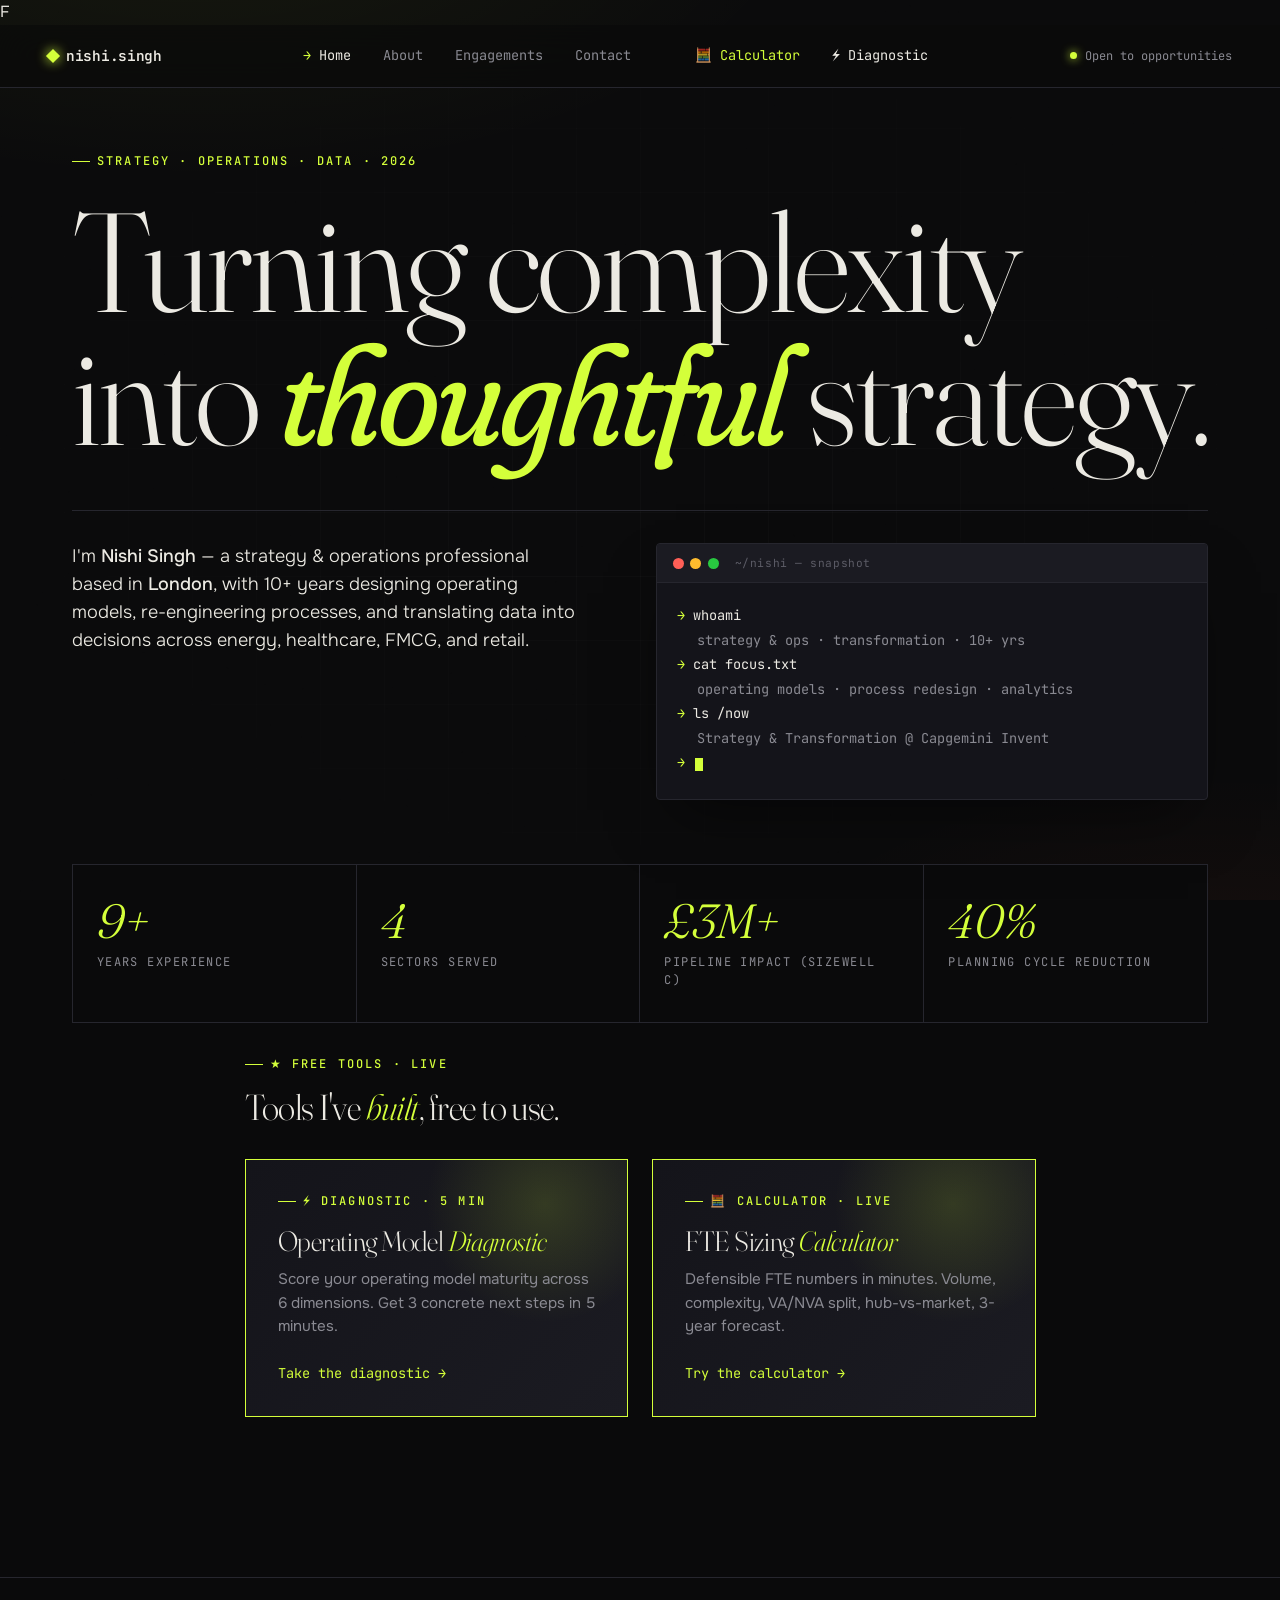
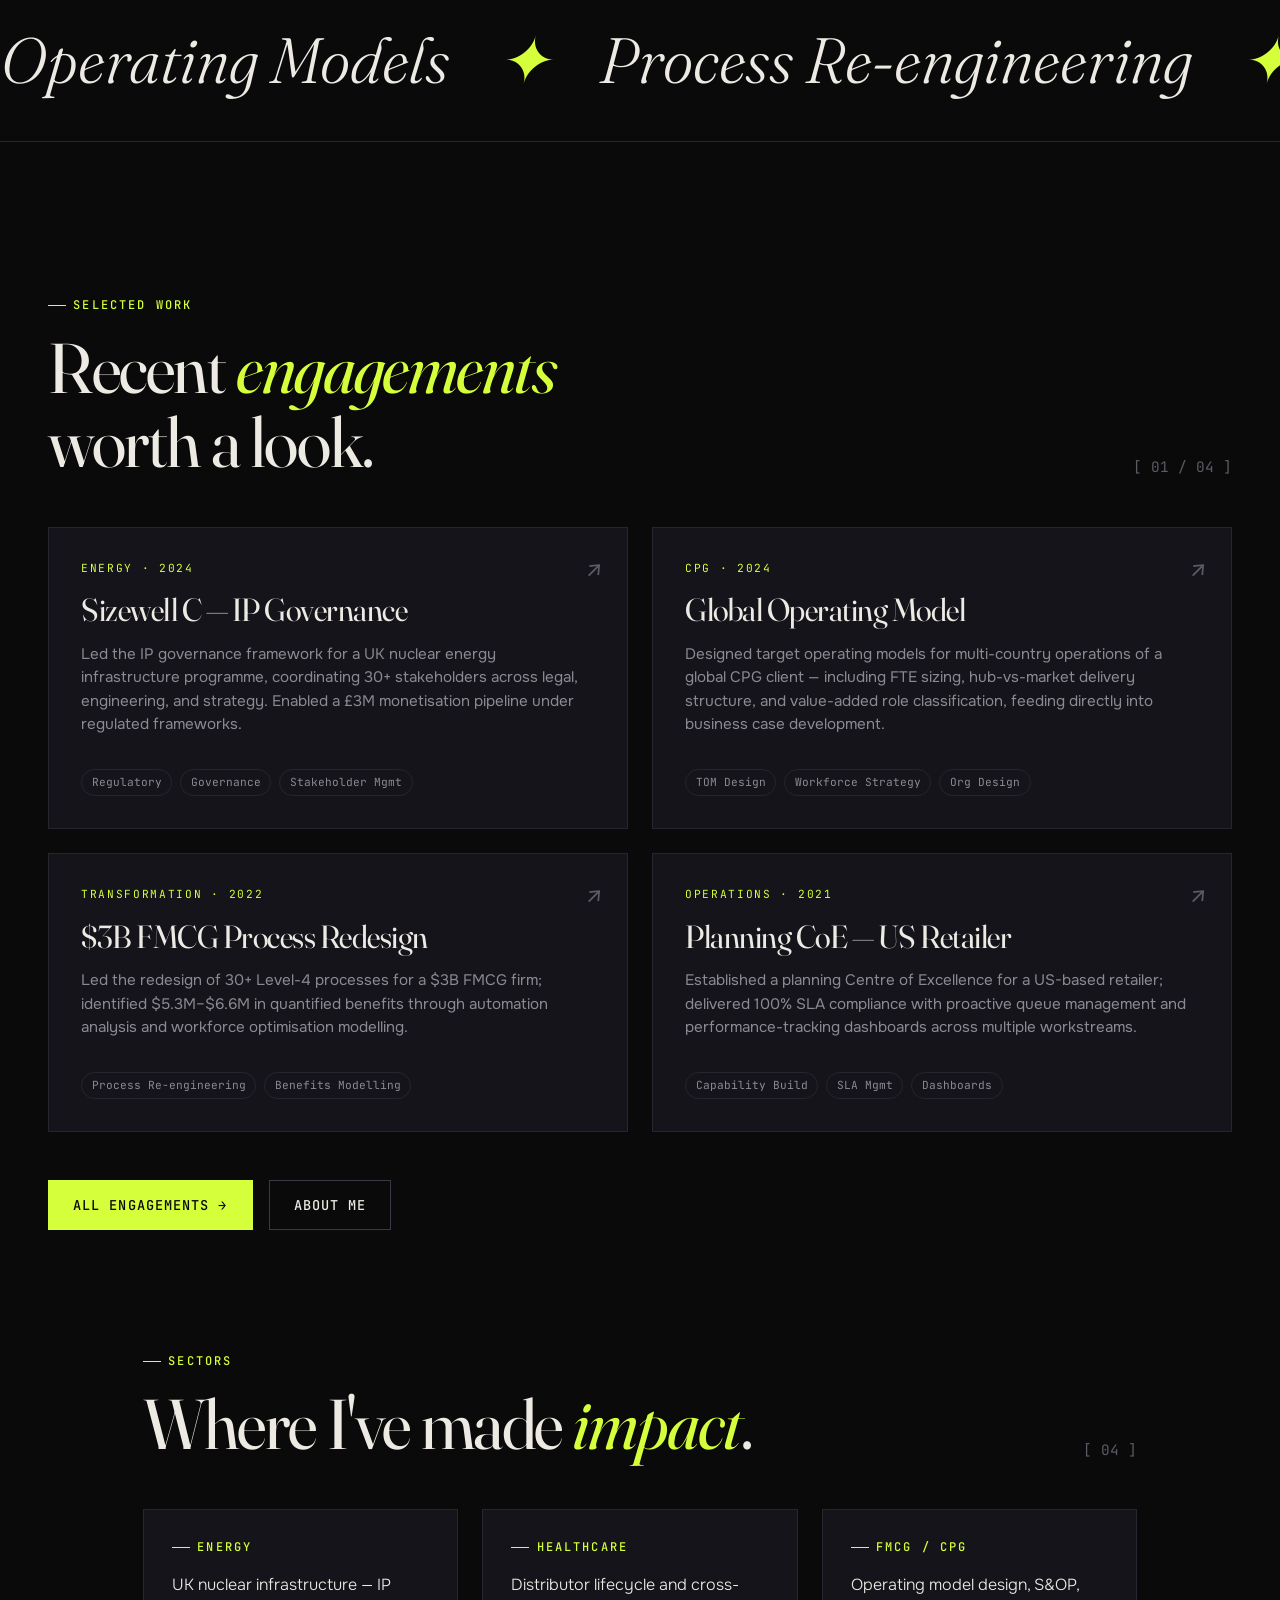
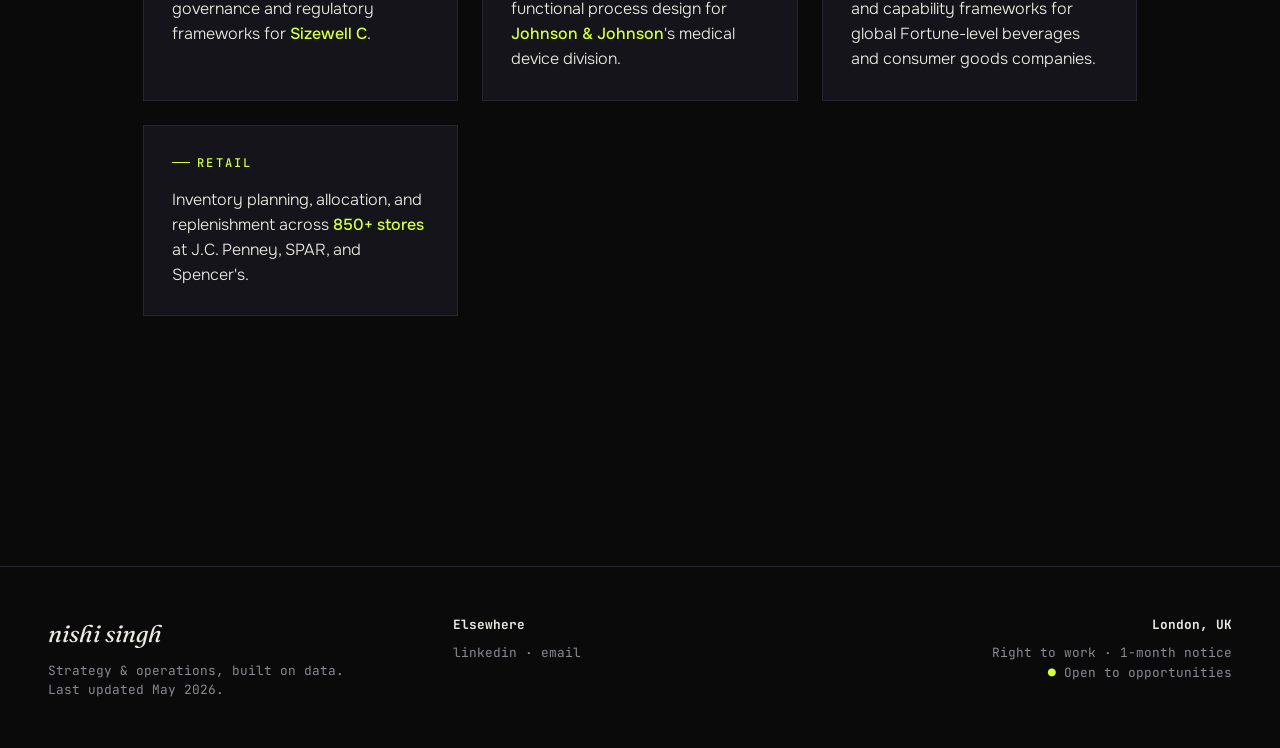
==== index.html @ 361bb0f1 "Update index.html" ====
F<!DOCTYPE html>
<html lang="en">
<head>
<meta charset="UTF-8">
<meta name="viewport" content="width=device-width, initial-scale=1.0">
<title>Nishi Singh — Strategy &amp; Operations</title>
<meta name="description" content="Nishi Singh — Strategy & Operations leader specialising in operating model design, transformation, and data-driven performance improvement.">
<link rel="stylesheet" href="styles.css">
<link rel="icon" href="data:image/svg+xml,%3Csvg xmlns='http://www.w3.org/2000/svg' viewBox='0 0 24 24'%3E%3Crect x='6' y='6' width='12' height='12' transform='rotate(45 12 12)' fill='%23D4FF3A'/%3E%3C/svg%3E">
</head>
<body>

<nav class="nav">
  <a href="index.html" class="nav-logo">
    <span class="logo-mark"></span> nishi.singh
  </a>
  <ul class="nav-links">
    <li><a href="index.html" class="active">Home</a></li>
    <li><a href="about.html">About</a></li>
    <li><a href="projects.html">Engagements</a></li>
    <li><a href="contact.html">Contact</a></li>
    <li><a href="tom-diagnostic/" style="color: var(--accent);">
      <li><a href="fte-calculator/" style="color: var(--accent);">🧮 Calculator</a></li>⚡ Diagnostic</a></li>
  </ul>
  <div class="nav-status">
    <span class="status-dot"></span>
    Open to opportunities
  </div>
</nav>

<main>
  <section class="hero">
    <div class="container">
      <div class="hero-eyebrow eyebrow">Strategy · Operations · Data · 2026</div>

      <h1 class="hero-title">
        Turning complexity<br>
        into <span class="accent serif-italic">thoughtful</span> strategy.
      </h1>

      <div class="hero-meta">
        <p class="hero-bio">
          I'm <strong>Nishi Singh</strong> — a strategy &amp; operations professional based
          in <strong>London</strong>, with 10+ years designing operating models,
          re-engineering processes, and translating data into decisions across
          energy, healthcare, FMCG, and retail.
        </p>

        <div class="terminal" aria-label="Profile snapshot">
          <div class="terminal-header">
            <div class="terminal-dots"><span></span><span></span><span></span></div>
            <span>~/nishi — snapshot</span>
          </div>
          <div class="terminal-body">
            <div class="line"><span class="prompt">→</span><span class="cmd">whoami</span></div>
            <div class="output">strategy &amp; ops · transformation · 10+ yrs</div>
            <div class="line"><span class="prompt">→</span><span class="cmd">cat focus.txt</span></div>
            <div class="output">operating models · process redesign · analytics</div>
            <div class="line"><span class="prompt">→</span><span class="cmd">ls /now</span></div>
            <div class="output">Strategy &amp; Transformation @ Capgemini Invent</div>
            <div class="line"><span class="prompt">→</span><span class="cursor"></span></div>
          </div>
        </div>
      </div>

      <div class="stats">
        <div class="stat">
          <span class="stat-num">9+</span>
          <span class="stat-label">Years experience</span>
        </div>
        <div class="stat">
          <span class="stat-num">4</span>
          <span class="stat-label">Sectors served</span>
        </div>
        <div class="stat">
          <span class="stat-num">£3M+</span>
          <span class="stat-label">Pipeline impact (Sizewell C)</span>
        </div>
        <div class="stat">
          <span class="stat-num">40%</span>
          <span class="stat-label">Planning cycle reduction</span>
        </div>
      </div>
    </div>
  <section class="container" style="padding: 2rem 0 4rem;">
  <div class="eyebrow" style="margin-bottom: 1rem;">★ Free tools · live</div>
  <h2 style="font-family: var(--serif); font-size: clamp(1.5rem, 3vw, 2.25rem); font-weight: 300; color: var(--text); margin-bottom: 2rem; letter-spacing: -0.015em;">
    Tools I've <em style="font-style: italic; color: var(--accent);">built</em>, free to use.
  </h2>

  <div style="display: grid; grid-template-columns: repeat(auto-fit, minmax(320px, 1fr)); gap: 1.5rem;">

    <a href="tom-diagnostic/" style="display: block; text-decoration: none; background: linear-gradient(135deg, var(--surface), var(--surface-2)); border: 1px solid var(--accent); padding: 2rem; position: relative; overflow: hidden; transition: transform 0.3s ease;">
      <div style="position: absolute; top: -30%; right: -10%; width: 240px; height: 240px; background: radial-gradient(circle, rgba(212, 255, 58, 0.15), transparent 70%); pointer-events: none;"></div>
      <div style="position: relative;">
        <div class="eyebrow" style="margin-bottom: 1rem;">⚡ Diagnostic · 5 min</div>
        <h3 style="font-family: var(--serif); font-size: 1.75rem; font-weight: 300; color: var(--text); margin-bottom: 0.75rem; letter-spacing: -0.015em;">
          Operating Model <em style="font-style: italic; color: var(--accent);">Diagnostic</em>
        </h3>
        <p style="color: var(--text-dim); font-size: 0.95rem; margin-bottom: 1.5rem;">
          Score your operating model maturity across 6 dimensions. Get 3 concrete next steps in 5 minutes.
        </p>
        <span style="font-family: var(--mono); font-size: 0.85rem; color: var(--accent);">Take the diagnostic →</span>
      </div>
    </a>

    <a href="fte-calculator/" style="display: block; text-decoration: none; background: linear-gradient(135deg, var(--surface), var(--surface-2)); border: 1px solid var(--accent); padding: 2rem; position: relative; overflow: hidden; transition: transform 0.3s ease;">
      <div style="position: absolute; top: -30%; right: -10%; width: 240px; height: 240px; background: radial-gradient(circle, rgba(212, 255, 58, 0.15), transparent 70%); pointer-events: none;"></div>
      <div style="position: relative;">
        <div class="eyebrow" style="margin-bottom: 1rem;">🧮 Calculator · live</div>
        <h3 style="font-family: var(--serif); font-size: 1.75rem; font-weight: 300; color: var(--text); margin-bottom: 0.75rem; letter-spacing: -0.015em;">
          FTE Sizing <em style="font-style: italic; color: var(--accent);">Calculator</em>
        </h3>
        <p style="color: var(--text-dim); font-size: 0.95rem; margin-bottom: 1.5rem;">
          Defensible FTE numbers in minutes. Volume, complexity, VA/NVA split, hub-vs-market, 3-year forecast.
        </p>
        <span style="font-family: var(--mono); font-size: 0.85rem; color: var(--accent);">Try the calculator →</span>
      </div>
    </a>

  </div>
</section>
  <div class="marquee" aria-hidden="true">
    <div class="marquee-track">
      <span>Operating Models <span class="sep">✦</span> Process Re-engineering <span class="sep">✦</span> S&amp;OP <span class="sep">✦</span> Demand Planning <span class="sep">✦</span> Power BI <span class="sep">✦</span> Blue Yonder <span class="sep">✦</span> SAP <span class="sep">✦</span> Benefits Modelling <span class="sep">✦</span> Workforce Strategy <span class="sep">✦</span></span>
      <span>Operating Models <span class="sep">✦</span> Process Re-engineering <span class="sep">✦</span> S&amp;OP <span class="sep">✦</span> Demand Planning <span class="sep">✦</span> Power BI <span class="sep">✦</span> Blue Yonder <span class="sep">✦</span> SAP <span class="sep">✦</span> Benefits Modelling <span class="sep">✦</span> Workforce Strategy <span class="sep">✦</span></span>
    </div>
  </div>

  <section class="container">
    <div class="section-head">
      <div>
        <div class="eyebrow" style="margin-bottom: 1rem;">Selected work</div>
        <h2>Recent <span class="serif-italic" style="color: var(--accent);">engagements</span><br>worth a look.</h2>
      </div>
      <div class="num">[ 01 / 04 ]</div>
    </div>

    <div class="featured-grid">
      <a href="projects.html" class="feat-card">
        <span class="feat-tag">Energy · 2024</span>
        <h3>Sizewell C — IP Governance</h3>
        <p>Led the IP governance framework for a UK nuclear energy infrastructure programme, coordinating 30+ stakeholders across legal, engineering, and strategy. Enabled a £3M monetisation pipeline under regulated frameworks.</p>
        <div class="feat-tech">
          <span class="tech-pill">Regulatory</span>
          <span class="tech-pill">Governance</span>
          <span class="tech-pill">Stakeholder Mgmt</span>
        </div>
      </a>

      <a href="projects.html" class="feat-card">
        <span class="feat-tag">CPG · 2024</span>
        <h3>Global Operating Model</h3>
        <p>Designed target operating models for multi-country operations of a global CPG client — including FTE sizing, hub-vs-market delivery structure, and value-added role classification, feeding directly into business case development.</p>
        <div class="feat-tech">
          <span class="tech-pill">TOM Design</span>
          <span class="tech-pill">Workforce Strategy</span>
          <span class="tech-pill">Org Design</span>
        </div>
      </a>

      <a href="projects.html" class="feat-card">
        <span class="feat-tag">Transformation · 2022</span>
        <h3>$3B FMCG Process Redesign</h3>
        <p>Led the redesign of 30+ Level-4 processes for a $3B FMCG firm; identified $5.3M–$6.6M in quantified benefits through automation analysis and workforce optimisation modelling.</p>
        <div class="feat-tech">
          <span class="tech-pill">Process Re-engineering</span>
          <span class="tech-pill">Benefits Modelling</span>
        </div>
      </a>

      <a href="projects.html" class="feat-card">
        <span class="feat-tag">Operations · 2021</span>
        <h3>Planning CoE — US Retailer</h3>
        <p>Established a planning Centre of Excellence for a US-based retailer; delivered 100% SLA compliance with proactive queue management and performance-tracking dashboards across multiple workstreams.</p>
        <div class="feat-tech">
          <span class="tech-pill">Capability Build</span>
          <span class="tech-pill">SLA Mgmt</span>
          <span class="tech-pill">Dashboards</span>
        </div>
      </a>
    </div>

    <div style="display: flex; gap: 1rem; margin-top: 2rem; flex-wrap: wrap;">
      <a href="projects.html" class="btn">All engagements →</a>
      <a href="about.html" class="btn btn--ghost">About me</a>
    </div>
  </section>

  <section class="container" style="padding-top: 2rem;">
    <div class="section-head">
      <div>
        <div class="eyebrow" style="margin-bottom: 1rem;">Sectors</div>
        <h2>Where I've made <span class="serif-italic" style="color: var(--accent);">impact</span>.</h2>
      </div>
      <div class="num">[ 04 ]</div>
    </div>

    <div style="display: grid; grid-template-columns: repeat(auto-fit, minmax(240px, 1fr)); gap: 1.5rem;">
      <div style="background: var(--surface); border: 1px solid var(--border); padding: 1.75rem;">
        <div class="eyebrow" style="margin-bottom: 1rem;">Energy</div>
        <p style="color: var(--text); font-weight: 300;">UK nuclear infrastructure — IP governance and regulatory frameworks for <strong style="color: var(--accent); font-weight: 500;">Sizewell C</strong>.</p>
      </div>
      <div style="background: var(--surface); border: 1px solid var(--border); padding: 1.75rem;">
        <div class="eyebrow" style="margin-bottom: 1rem;">Healthcare</div>
        <p style="color: var(--text); font-weight: 300;">Distributor lifecycle and cross-functional process design for <strong style="color: var(--accent); font-weight: 500;">Johnson &amp; Johnson</strong>'s medical device division.</p>
      </div>
      <div style="background: var(--surface); border: 1px solid var(--border); padding: 1.75rem;">
        <div class="eyebrow" style="margin-bottom: 1rem;">FMCG / CPG</div>
        <p style="color: var(--text); font-weight: 300;">Operating model design, S&amp;OP, and capability frameworks for global Fortune-level beverages and consumer goods companies.</p>
      </div>
      <div style="background: var(--surface); border: 1px solid var(--border); padding: 1.75rem;">
        <div class="eyebrow" style="margin-bottom: 1rem;">Retail</div>
        <p style="color: var(--text); font-weight: 300;">Inventory planning, allocation, and replenishment across <strong style="color: var(--accent); font-weight: 500;">850+ stores</strong> at J.C. Penney, SPAR, and Spencer's.</p>
      </div>
    </div>
  </section>
</main>

<footer class="footer">
  <div>
    <span class="footer-mark">nishi singh</span>
    Strategy &amp; operations, built on data.<br>
    Last updated May 2026.
  </div>
  <div>
    <strong style="color: var(--text); display: block; margin-bottom: 0.5rem;">Elsewhere</strong>
    <a href="https://linkedin.com/in/nishi-singh-639b2558">linkedin</a> · <a href="mailto:nishisingh89@gmail.com">email</a>
  </div>
  <div class="col-end">
    <strong style="color: var(--text); display: block; margin-bottom: 0.5rem;">London, UK</strong>
    Right to work · 1-month notice<br>
    <span style="color: var(--accent);">●</span> Open to opportunities
  </div>
</footer>

</body>
</html>
---- styles.css ----
/* ==========================================================================
   CV Site — Shared Stylesheet
   Aesthetic: editorial serif × terminal mono × electric chartreuse
   ========================================================================== */

@import url('https://fonts.googleapis.com/css2?family=Fraunces:ital,opsz,wght@0,9..144,300..700;1,9..144,300..700&family=JetBrains+Mono:wght@400;500;600&family=Onest:wght@300;400;500;600;700&display=swap');

:root {
  --bg: #0A0A0B;
  --bg-2: #101013;
  --surface: #14141A;
  --surface-2: #1B1B22;
  --border: #26262E;
  --border-strong: #3A3A44;
  --text: #ECEAE3;
  --text-dim: #8A8A92;
  --text-faint: #5C5C66;
  --accent: #D4FF3A;
  --accent-dim: #97B82A;
  --accent-2: #FF5722;
  --serif: 'Fraunces', 'Times New Roman', serif;
  --sans: 'Onest', system-ui, sans-serif;
  --mono: 'JetBrains Mono', ui-monospace, monospace;
  --max-w: 1280px;
  --gutter: clamp(1.25rem, 4vw, 3rem);
  --radius: 4px;
}

* { box-sizing: border-box; margin: 0; padding: 0; }

html {
  scroll-behavior: smooth;
  scrollbar-color: var(--border-strong) var(--bg);
}

body {
  background: var(--bg);
  color: var(--text);
  font-family: var(--sans);
  font-size: 16px;
  line-height: 1.55;
  font-weight: 400;
  -webkit-font-smoothing: antialiased;
  -moz-osx-font-smoothing: grayscale;
  overflow-x: hidden;
  position: relative;
  min-height: 100vh;
  background-image:
    radial-gradient(ellipse 80% 50% at 15% -10%, rgba(212, 255, 58, 0.06), transparent 60%),
    radial-gradient(ellipse 60% 40% at 95% 110%, rgba(255, 87, 34, 0.05), transparent 60%);
  background-attachment: fixed;
}

/* Subtle grid background */
body::before {
  content: '';
  position: fixed;
  inset: 0;
  background-image:
    linear-gradient(rgba(255, 255, 255, 0.018) 1px, transparent 1px),
    linear-gradient(90deg, rgba(255, 255, 255, 0.018) 1px, transparent 1px);
  background-size: 64px 64px;
  pointer-events: none;
  z-index: 0;
  mask-image: radial-gradient(ellipse at center, black 20%, transparent 80%);
}

/* Grain overlay */
body::after {
  content: '';
  position: fixed;
  inset: 0;
  background-image: url("data:image/svg+xml,%3Csvg viewBox='0 0 200 200' xmlns='http://www.w3.org/2000/svg'%3E%3Cfilter id='n'%3E%3CfeTurbulence type='fractalNoise' baseFrequency='0.85' numOctaves='2' stitchTiles='stitch'/%3E%3CfeColorMatrix values='0 0 0 0 1, 0 0 0 0 1, 0 0 0 0 1, 0 0 0 0.04 0'/%3E%3C/filter%3E%3Crect width='100%25' height='100%25' filter='url(%23n)'/%3E%3C/svg%3E");
  pointer-events: none;
  opacity: 0.6;
  z-index: 1;
  mix-blend-mode: overlay;
}

main, nav, footer { position: relative; z-index: 2; }

/* ===================== Typography ===================== */

h1, h2, h3, h4 {
  font-family: var(--serif);
  font-weight: 400;
  font-variation-settings: "opsz" 144;
  letter-spacing: -0.02em;
  line-height: 1.05;
  color: var(--text);
}

h1 { font-size: clamp(3rem, 9vw, 8rem); }
h2 { font-size: clamp(2.25rem, 5.5vw, 4.5rem); }
h3 { font-size: clamp(1.5rem, 2.5vw, 2.25rem); letter-spacing: -0.015em; }
h4 { font-size: 1.25rem; letter-spacing: -0.01em; }

.serif-italic { font-style: italic; }

.eyebrow {
  font-family: var(--mono);
  font-size: 0.75rem;
  font-weight: 500;
  text-transform: uppercase;
  letter-spacing: 0.18em;
  color: var(--accent);
  display: inline-flex;
  align-items: center;
  gap: 0.6em;
}

.eyebrow::before {
  content: '';
  width: 1.5em;
  height: 1px;
  background: var(--accent);
  display: inline-block;
}

.mono { font-family: var(--mono); }

a {
  color: inherit;
  text-decoration: none;
  transition: color 0.2s ease;
}

p { color: var(--text-dim); }

::selection { background: var(--accent); color: var(--bg); }

/* ===================== Navigation ===================== */

.nav {
  position: sticky;
  top: 0;
  z-index: 100;
  display: flex;
  align-items: center;
  justify-content: space-between;
  padding: 1.25rem var(--gutter);
  background: rgba(10, 10, 11, 0.7);
  backdrop-filter: blur(18px) saturate(140%);
  -webkit-backdrop-filter: blur(18px) saturate(140%);
  border-bottom: 1px solid var(--border);
}

.nav-logo {
  font-family: var(--mono);
  font-size: 0.9rem;
  font-weight: 600;
  letter-spacing: -0.02em;
  display: flex;
  align-items: center;
  gap: 0.5rem;
}

.logo-mark {
  display: inline-block;
  width: 10px;
  height: 10px;
  background: var(--accent);
  transform: rotate(45deg);
  box-shadow: 0 0 12px var(--accent);
}

.nav-links {
  display: flex;
  gap: 2rem;
  list-style: none;
  font-family: var(--mono);
  font-size: 0.85rem;
}

.nav-links a {
  color: var(--text-dim);
  position: relative;
  padding: 0.25rem 0;
  transition: color 0.2s ease;
}

.nav-links a:hover { color: var(--text); }

.nav-links a.active { color: var(--text); }

.nav-links a.active::before {
  content: '→ ';
  color: var(--accent);
}

.nav-status {
  font-family: var(--mono);
  font-size: 0.75rem;
  color: var(--text-dim);
  display: flex;
  align-items: center;
  gap: 0.5rem;
}

.status-dot {
  width: 7px;
  height: 7px;
  background: var(--accent);
  border-radius: 50%;
  box-shadow: 0 0 10px var(--accent);
  animation: pulse 2s ease-in-out infinite;
}

@keyframes pulse {
  0%, 100% { opacity: 1; }
  50% { opacity: 0.4; }
}

.nav-toggle { display: none; background: none; border: none; color: var(--text); cursor: pointer; }

/* ===================== Layout ===================== */

main { padding: 0 var(--gutter); }

.container {
  max-width: var(--max-w);
  margin: 0 auto;
}

section { padding: clamp(4rem, 10vh, 8rem) 0; }

/* ===================== Hero ===================== */

.hero {
  min-height: calc(100vh - 76px);
  display: flex;
  flex-direction: column;
  justify-content: center;
  position: relative;
  padding: 4rem 0;
}

.hero-grid {
  display: grid;
  grid-template-columns: 1fr;
  gap: 3rem;
  align-items: end;
}

.hero-eyebrow {
  margin-bottom: 1.5rem;
  animation: rise 0.8s ease both;
}

.hero-title {
  font-size: clamp(3.5rem, 11vw, 9.5rem);
  line-height: 0.95;
  margin-bottom: 2rem;
  font-weight: 300;
  animation: rise 0.9s ease both 0.1s;
}

.hero-title .accent {
  font-style: italic;
  font-weight: 400;
  color: var(--accent);
  font-variation-settings: "opsz" 144, "SOFT" 100;
}

.hero-meta {
  display: grid;
  grid-template-columns: 1fr 1fr;
  gap: 2rem;
  margin-top: 3rem;
  padding-top: 2rem;
  border-top: 1px solid var(--border);
  animation: rise 1s ease both 0.3s;
}

.hero-bio {
  font-size: 1.125rem;
  color: var(--text);
  max-width: 42ch;
  font-weight: 300;
}

.hero-bio strong {
  color: var(--text);
  font-weight: 500;
}

/* Terminal element */
.terminal {
  background: var(--surface);
  border: 1px solid var(--border);
  border-radius: var(--radius);
  font-family: var(--mono);
  font-size: 0.85rem;
  overflow: hidden;
  animation: rise 1.1s ease both 0.4s;
  box-shadow: 0 30px 60px -20px rgba(0, 0, 0, 0.5);
}

.terminal-header {
  display: flex;
  align-items: center;
  gap: 0.5rem;
  padding: 0.65rem 1rem;
  background: var(--surface-2);
  border-bottom: 1px solid var(--border);
  font-size: 0.7rem;
  color: var(--text-faint);
  letter-spacing: 0.05em;
}

.terminal-dots { display: flex; gap: 0.4rem; margin-right: 0.5rem; }
.terminal-dots span {
  width: 11px; height: 11px; border-radius: 50%; background: #2A2A33;
}
.terminal-dots span:nth-child(1) { background: #FF5F57; }
.terminal-dots span:nth-child(2) { background: #FEBC2E; }
.terminal-dots span:nth-child(3) { background: #28C840; }

.terminal-body {
  padding: 1.25rem 1.25rem 1.5rem;
  line-height: 1.8;
}

.terminal-body .line { color: var(--text-dim); }
.terminal-body .prompt { color: var(--accent); margin-right: 0.5rem; }
.terminal-body .cmd { color: var(--text); }
.terminal-body .output { color: var(--text-dim); padding-left: 1.25rem; }
.terminal-body .comment { color: var(--text-faint); font-style: italic; }

.cursor {
  display: inline-block;
  width: 8px;
  height: 1em;
  background: var(--accent);
  vertical-align: text-bottom;
  animation: blink 1s steps(2) infinite;
  margin-left: 2px;
}

@keyframes blink {
  50% { opacity: 0; }
}

@keyframes rise {
  from { opacity: 0; transform: translateY(24px); }
  to { opacity: 1; transform: translateY(0); }
}

/* ===================== Stats / Marquee ===================== */

.stats {
  display: grid;
  grid-template-columns: repeat(auto-fit, minmax(180px, 1fr));
  gap: 1px;
  background: var(--border);
  border: 1px solid var(--border);
  margin-top: 4rem;
}

.stat {
  background: var(--bg);
  padding: 2rem 1.5rem;
}

.stat-num {
  font-family: var(--serif);
  font-style: italic;
  font-weight: 300;
  font-size: 3rem;
  color: var(--accent);
  line-height: 1;
  display: block;
  margin-bottom: 0.5rem;
}

.stat-label {
  font-family: var(--mono);
  font-size: 0.75rem;
  text-transform: uppercase;
  letter-spacing: 0.12em;
  color: var(--text-dim);
}

.marquee {
  margin-top: 6rem;
  margin-bottom: 4rem;
  overflow: hidden;
  border-top: 1px solid var(--border);
  border-bottom: 1px solid var(--border);
  padding: 2rem 0;
  position: relative;
  width: 100vw;
  margin-left: calc(50% - 50vw);
}

.marquee-track {
  display: flex;
  gap: 3rem;
  white-space: nowrap;
  animation: scroll 40s linear infinite;
  font-family: var(--serif);
  font-size: clamp(2rem, 5vw, 4rem);
  font-style: italic;
  font-weight: 300;
  color: var(--text);
}

.marquee-track span { display: inline-flex; align-items: center; gap: 3rem; }
.marquee-track .sep { color: var(--accent); }

@keyframes scroll {
  from { transform: translateX(0); }
  to { transform: translateX(-50%); }
}

/* ===================== Section heading ===================== */

.section-head {
  display: flex;
  justify-content: space-between;
  align-items: end;
  margin-bottom: 3rem;
  gap: 2rem;
  flex-wrap: wrap;
}

.section-head h2 { max-width: 22ch; }

.section-head .num {
  font-family: var(--mono);
  font-size: 0.9rem;
  color: var(--text-faint);
}

/* ===================== Featured projects (home) ===================== */

.featured-grid {
  display: grid;
  grid-template-columns: repeat(2, 1fr);
  gap: 1.5rem;
  margin-bottom: 3rem;
}

.feat-card {
  background: var(--surface);
  border: 1px solid var(--border);
  padding: 2rem;
  display: flex;
  flex-direction: column;
  gap: 1rem;
  transition: all 0.3s cubic-bezier(0.2, 0.8, 0.2, 1);
  position: relative;
  overflow: hidden;
}

.feat-card:hover {
  border-color: var(--accent);
  transform: translateY(-4px);
  background: var(--surface-2);
}

.feat-card::after {
  content: '↗';
  position: absolute;
  top: 1.5rem;
  right: 1.5rem;
  font-size: 1.5rem;
  color: var(--text-faint);
  transition: all 0.3s ease;
}

.feat-card:hover::after {
  color: var(--accent);
  transform: translate(4px, -4px);
}

.feat-card .feat-tag {
  font-family: var(--mono);
  font-size: 0.7rem;
  text-transform: uppercase;
  letter-spacing: 0.15em;
  color: var(--accent);
}

.feat-card h3 { color: var(--text); }
.feat-card p { font-size: 0.95rem; }

.feat-tech {
  display: flex;
  flex-wrap: wrap;
  gap: 0.5rem;
  margin-top: auto;
  padding-top: 1rem;
}

.tech-pill {
  font-family: var(--mono);
  font-size: 0.7rem;
  padding: 0.25rem 0.6rem;
  border: 1px solid var(--border);
  color: var(--text-dim);
  border-radius: 99px;
}

/* ===================== Buttons / Links ===================== */

.btn {
  display: inline-flex;
  align-items: center;
  gap: 0.6rem;
  padding: 0.85rem 1.5rem;
  font-family: var(--mono);
  font-size: 0.85rem;
  font-weight: 500;
  text-transform: uppercase;
  letter-spacing: 0.08em;
  background: var(--accent);
  color: var(--bg);
  border: 1px solid var(--accent);
  cursor: pointer;
  transition: all 0.2s ease;
  text-decoration: none;
}

.btn:hover {
  background: transparent;
  color: var(--accent);
}

.btn--ghost {
  background: transparent;
  color: var(--text);
  border-color: var(--border-strong);
}

.btn--ghost:hover {
  border-color: var(--accent);
  color: var(--accent);
  background: transparent;
}

.link-inline {
  font-family: var(--mono);
  font-size: 0.85rem;
  color: var(--accent);
  border-bottom: 1px solid currentColor;
  padding-bottom: 2px;
  transition: opacity 0.2s ease;
}

.link-inline:hover { opacity: 0.7; }

/* ===================== About page ===================== */

.page-head {
  padding: 5rem 0 4rem;
  border-bottom: 1px solid var(--border);
  margin-bottom: 5rem;
}

.page-head .eyebrow { margin-bottom: 1.5rem; }

.page-head h1 {
  font-size: clamp(3rem, 8vw, 6rem);
  font-weight: 300;
  max-width: 14ch;
}

.page-head h1 em {
  font-style: italic;
  color: var(--accent);
}

.about-grid {
  display: grid;
  grid-template-columns: 1.4fr 1fr;
  gap: 4rem;
  align-items: start;
  margin-bottom: 6rem;
}

.bio-text p {
  font-size: 1.1rem;
  margin-bottom: 1.25rem;
  color: var(--text);
  font-weight: 300;
  line-height: 1.7;
}

.bio-text p strong { color: var(--accent); font-weight: 500; }

.profile-card {
  background: var(--surface);
  border: 1px solid var(--border);
  padding: 1rem;
  position: sticky;
  top: 100px;
}

.profile-photo {
  aspect-ratio: 1;
  background:
    radial-gradient(circle at 30% 30%, var(--accent) 0%, transparent 50%),
    linear-gradient(135deg, var(--surface-2), var(--bg));
  position: relative;
  display: flex;
  align-items: center;
  justify-content: center;
  font-family: var(--serif);
  font-size: 6rem;
  font-style: italic;
  color: var(--bg);
  font-weight: 400;
  overflow: hidden;
}

.profile-photo::after {
  content: '';
  position: absolute;
  inset: 0;
  background:
    repeating-linear-gradient(45deg, transparent, transparent 4px, rgba(0,0,0,0.05) 4px, rgba(0,0,0,0.05) 5px);
}

.profile-meta {
  padding: 1rem 0.5rem 0.5rem;
  font-family: var(--mono);
  font-size: 0.8rem;
}

.profile-meta-row {
  display: flex;
  justify-content: space-between;
  padding: 0.5rem 0;
  border-bottom: 1px solid var(--border);
  color: var(--text-dim);
}
.profile-meta-row:last-child { border-bottom: none; }
.profile-meta-row .key { color: var(--text-faint); }
.profile-meta-row .val { color: var(--text); }

/* Timeline */

.timeline {
  position: relative;
  padding-left: 2rem;
  margin-bottom: 6rem;
}

.timeline::before {
  content: '';
  position: absolute;
  top: 0.5rem;
  bottom: 0.5rem;
  left: 0;
  width: 1px;
  background: var(--border);
}

.tl-item {
  position: relative;
  padding-bottom: 3rem;
}

.tl-item::before {
  content: '';
  position: absolute;
  top: 0.5rem;
  left: -2rem;
  width: 11px;
  height: 11px;
  background: var(--bg);
  border: 1px solid var(--accent);
  border-radius: 50%;
  transform: translateX(-5px);
}

.tl-item.current::before {
  background: var(--accent);
  box-shadow: 0 0 14px var(--accent);
}

.tl-date {
  font-family: var(--mono);
  font-size: 0.78rem;
  color: var(--text-faint);
  letter-spacing: 0.05em;
  margin-bottom: 0.3rem;
}

.tl-role {
  font-family: var(--serif);
  font-size: 1.5rem;
  font-weight: 400;
  color: var(--text);
  margin-bottom: 0.25rem;
  letter-spacing: -0.015em;
}

.tl-org {
  font-family: var(--mono);
  font-size: 0.85rem;
  color: var(--accent);
  margin-bottom: 0.75rem;
}

.tl-desc {
  color: var(--text-dim);
  max-width: 65ch;
  font-size: 0.95rem;
}

.tl-tags {
  display: flex;
  gap: 0.5rem;
  flex-wrap: wrap;
  margin-top: 0.75rem;
}

/* Skills */

.skills-grid {
  display: grid;
  grid-template-columns: repeat(auto-fit, minmax(260px, 1fr));
  gap: 1.5rem;
  margin-bottom: 6rem;
}

.skill-cat {
  background: var(--surface);
  border: 1px solid var(--border);
  padding: 1.75rem;
  transition: border-color 0.3s ease;
}

.skill-cat:hover { border-color: var(--border-strong); }

.skill-cat h4 {
  font-family: var(--mono);
  font-size: 0.85rem;
  text-transform: uppercase;
  letter-spacing: 0.12em;
  color: var(--accent);
  margin-bottom: 1.25rem;
  font-weight: 500;
  display: flex;
  justify-content: space-between;
  align-items: center;
}

.skill-cat h4::after {
  content: attr(data-num);
  font-size: 0.75rem;
  color: var(--text-faint);
}

.skill-list {
  list-style: none;
  display: flex;
  flex-direction: column;
  gap: 0.5rem;
}

.skill-list li {
  font-size: 0.95rem;
  color: var(--text);
  padding: 0.45rem 0;
  border-bottom: 1px dashed var(--border);
  display: flex;
  justify-content: space-between;
  font-weight: 300;
}

.skill-list li:last-child { border-bottom: none; }

.skill-level {
  font-family: var(--mono);
  font-size: 0.7rem;
  color: var(--text-faint);
}

/* Education */

.edu-grid {
  display: grid;
  grid-template-columns: repeat(auto-fit, minmax(320px, 1fr));
  gap: 1.5rem;
}

.edu-card {
  background: var(--surface);
  border: 1px solid var(--border);
  padding: 2rem;
  position: relative;
}

.edu-card .edu-year {
  position: absolute;
  top: 1.5rem;
  right: 1.5rem;
  font-family: var(--mono);
  font-size: 0.78rem;
  color: var(--text-faint);
}

.edu-degree {
  font-family: var(--serif);
  font-size: 1.4rem;
  letter-spacing: -0.015em;
  margin-bottom: 0.4rem;
}

.edu-school {
  font-family: var(--mono);
  font-size: 0.85rem;
  color: var(--accent);
  margin-bottom: 1rem;
}

.edu-detail {
  font-size: 0.9rem;
  color: var(--text-dim);
}

/* ===================== Projects page ===================== */

.proj-list {
  display: flex;
  flex-direction: column;
  gap: 0;
  border-top: 1px solid var(--border);
}

.proj-row {
  display: grid;
  grid-template-columns: 60px 1fr 1.5fr 1fr auto;
  gap: 2rem;
  align-items: center;
  padding: 2rem 0.5rem;
  border-bottom: 1px solid var(--border);
  transition: all 0.3s cubic-bezier(0.2, 0.8, 0.2, 1);
  cursor: pointer;
  position: relative;
}

.proj-row:hover {
  background: var(--surface);
  padding-left: 1.5rem;
}

.proj-row:hover .proj-name { color: var(--accent); }
.proj-row:hover .proj-arrow { color: var(--accent); transform: translate(4px, -4px); }

.proj-num {
  font-family: var(--mono);
  font-size: 0.8rem;
  color: var(--text-faint);
}

.proj-name {
  font-family: var(--serif);
  font-size: 1.6rem;
  font-weight: 400;
  letter-spacing: -0.015em;
  transition: color 0.3s ease;
}

.proj-desc {
  font-size: 0.95rem;
  color: var(--text-dim);
  max-width: 50ch;
}

.proj-meta {
  display: flex;
  flex-wrap: wrap;
  gap: 0.4rem;
}

.proj-arrow {
  font-size: 1.5rem;
  color: var(--text-faint);
  transition: all 0.3s ease;
}

/* Featured project (top) */

.proj-featured {
  border: 1px solid var(--border);
  display: grid;
  grid-template-columns: 1fr 1fr;
  margin-bottom: 4rem;
  background: var(--surface);
  min-height: 420px;
}

.proj-featured:hover { border-color: var(--accent); }

.proj-featured-visual {
  background:
    radial-gradient(circle at 70% 30%, rgba(212, 255, 58, 0.15), transparent 60%),
    linear-gradient(135deg, var(--surface-2), var(--bg));
  position: relative;
  overflow: hidden;
  display: flex;
  align-items: center;
  justify-content: center;
  font-family: var(--serif);
  font-size: 8rem;
  font-style: italic;
  font-weight: 300;
  color: var(--accent);
  opacity: 0.85;
}

.proj-featured-visual::before {
  content: '';
  position: absolute;
  inset: 0;
  background-image:
    repeating-linear-gradient(0deg, transparent, transparent 30px, rgba(255,255,255,0.02) 30px, rgba(255,255,255,0.02) 31px);
}

.proj-featured-content {
  padding: 3rem;
  display: flex;
  flex-direction: column;
  justify-content: center;
  gap: 1rem;
}

.proj-featured-content .feat-tag { color: var(--accent); }

/* ===================== Contact page ===================== */

.contact-hero {
  padding: 6rem 0 4rem;
  border-bottom: 1px solid var(--border);
}

.contact-hero h1 {
  font-size: clamp(3rem, 9vw, 7.5rem);
  line-height: 0.95;
  font-weight: 300;
  margin-bottom: 1.5rem;
}

.contact-hero h1 em {
  font-style: italic;
  color: var(--accent);
  font-variation-settings: "opsz" 144, "SOFT" 100;
}

.contact-hero p {
  font-size: 1.15rem;
  max-width: 56ch;
  color: var(--text);
  font-weight: 300;
}

.contact-grid {
  display: grid;
  grid-template-columns: 1fr 1fr;
  gap: 4rem;
  margin: 5rem 0;
}

.contact-info { display: flex; flex-direction: column; gap: 1.25rem; }

.contact-card {
  display: flex;
  align-items: center;
  gap: 1.25rem;
  padding: 1.5rem;
  background: var(--surface);
  border: 1px solid var(--border);
  transition: all 0.25s ease;
}

.contact-card:hover {
  border-color: var(--accent);
  transform: translateX(4px);
}

.contact-icon {
  width: 44px;
  height: 44px;
  display: flex;
  align-items: center;
  justify-content: center;
  background: var(--bg);
  border: 1px solid var(--border);
  flex-shrink: 0;
  color: var(--accent);
}

.contact-card .label {
  font-family: var(--mono);
  font-size: 0.7rem;
  text-transform: uppercase;
  letter-spacing: 0.12em;
  color: var(--text-faint);
  display: block;
  margin-bottom: 0.25rem;
}

.contact-card .value {
  font-family: var(--mono);
  font-size: 0.95rem;
  color: var(--text);
}

/* Form */

.contact-form {
  background: var(--surface);
  border: 1px solid var(--border);
  padding: 2.5rem;
  display: flex;
  flex-direction: column;
  gap: 1.25rem;
}

.contact-form h3 {
  margin-bottom: 0.5rem;
}

.field { display: flex; flex-direction: column; gap: 0.4rem; }

.field label {
  font-family: var(--mono);
  font-size: 0.75rem;
  text-transform: uppercase;
  letter-spacing: 0.1em;
  color: var(--text-dim);
}

.field input,
.field textarea {
  background: var(--bg);
  border: 1px solid var(--border);
  color: var(--text);
  padding: 0.85rem 1rem;
  font-family: var(--sans);
  font-size: 0.95rem;
  transition: border-color 0.2s ease;
  resize: vertical;
}

.field input:focus,
.field textarea:focus {
  outline: none;
  border-color: var(--accent);
}

.field textarea { min-height: 120px; }

/* ===================== Footer ===================== */

.footer {
  border-top: 1px solid var(--border);
  padding: 3rem var(--gutter);
  margin-top: 6rem;
  display: grid;
  grid-template-columns: 1fr 1fr 1fr;
  gap: 2rem;
  font-family: var(--mono);
  font-size: 0.8rem;
  color: var(--text-dim);
}

.footer .col-end { text-align: right; }

.footer a { transition: color 0.2s ease; }
.footer a:hover { color: var(--accent); }

.footer-mark {
  font-family: var(--serif);
  font-size: 1.5rem;
  font-style: italic;
  color: var(--text);
  margin-bottom: 0.5rem;
  display: block;
}

/* ===================== Responsive ===================== */

@media (max-width: 900px) {
  .nav-links { display: none; }
  .nav-status { display: none; }
  .hero-meta { grid-template-columns: 1fr; }
  .featured-grid { grid-template-columns: 1fr; }
  .about-grid { grid-template-columns: 1fr; }
  .profile-card { position: static; }
  .contact-grid { grid-template-columns: 1fr; }
  .proj-featured { grid-template-columns: 1fr; }
  .proj-featured-visual { min-height: 280px; }
  .proj-row {
    grid-template-columns: 40px 1fr auto;
    gap: 1rem;
  }
  .proj-row .proj-desc,
  .proj-row .proj-meta { display: none; }
  .footer { grid-template-columns: 1fr; text-align: left; }
  .footer .col-end { text-align: left; }
}

@media (max-width: 560px) {
  .hero { min-height: auto; padding: 2rem 0 4rem; }
  .stats { grid-template-columns: 1fr 1fr; }
  .marquee-track { font-size: 2rem; gap: 1.5rem; }
  .marquee-track span { gap: 1.5rem; }
  .timeline { padding-left: 1.5rem; }
  .tl-item::before { left: -1.5rem; }
}
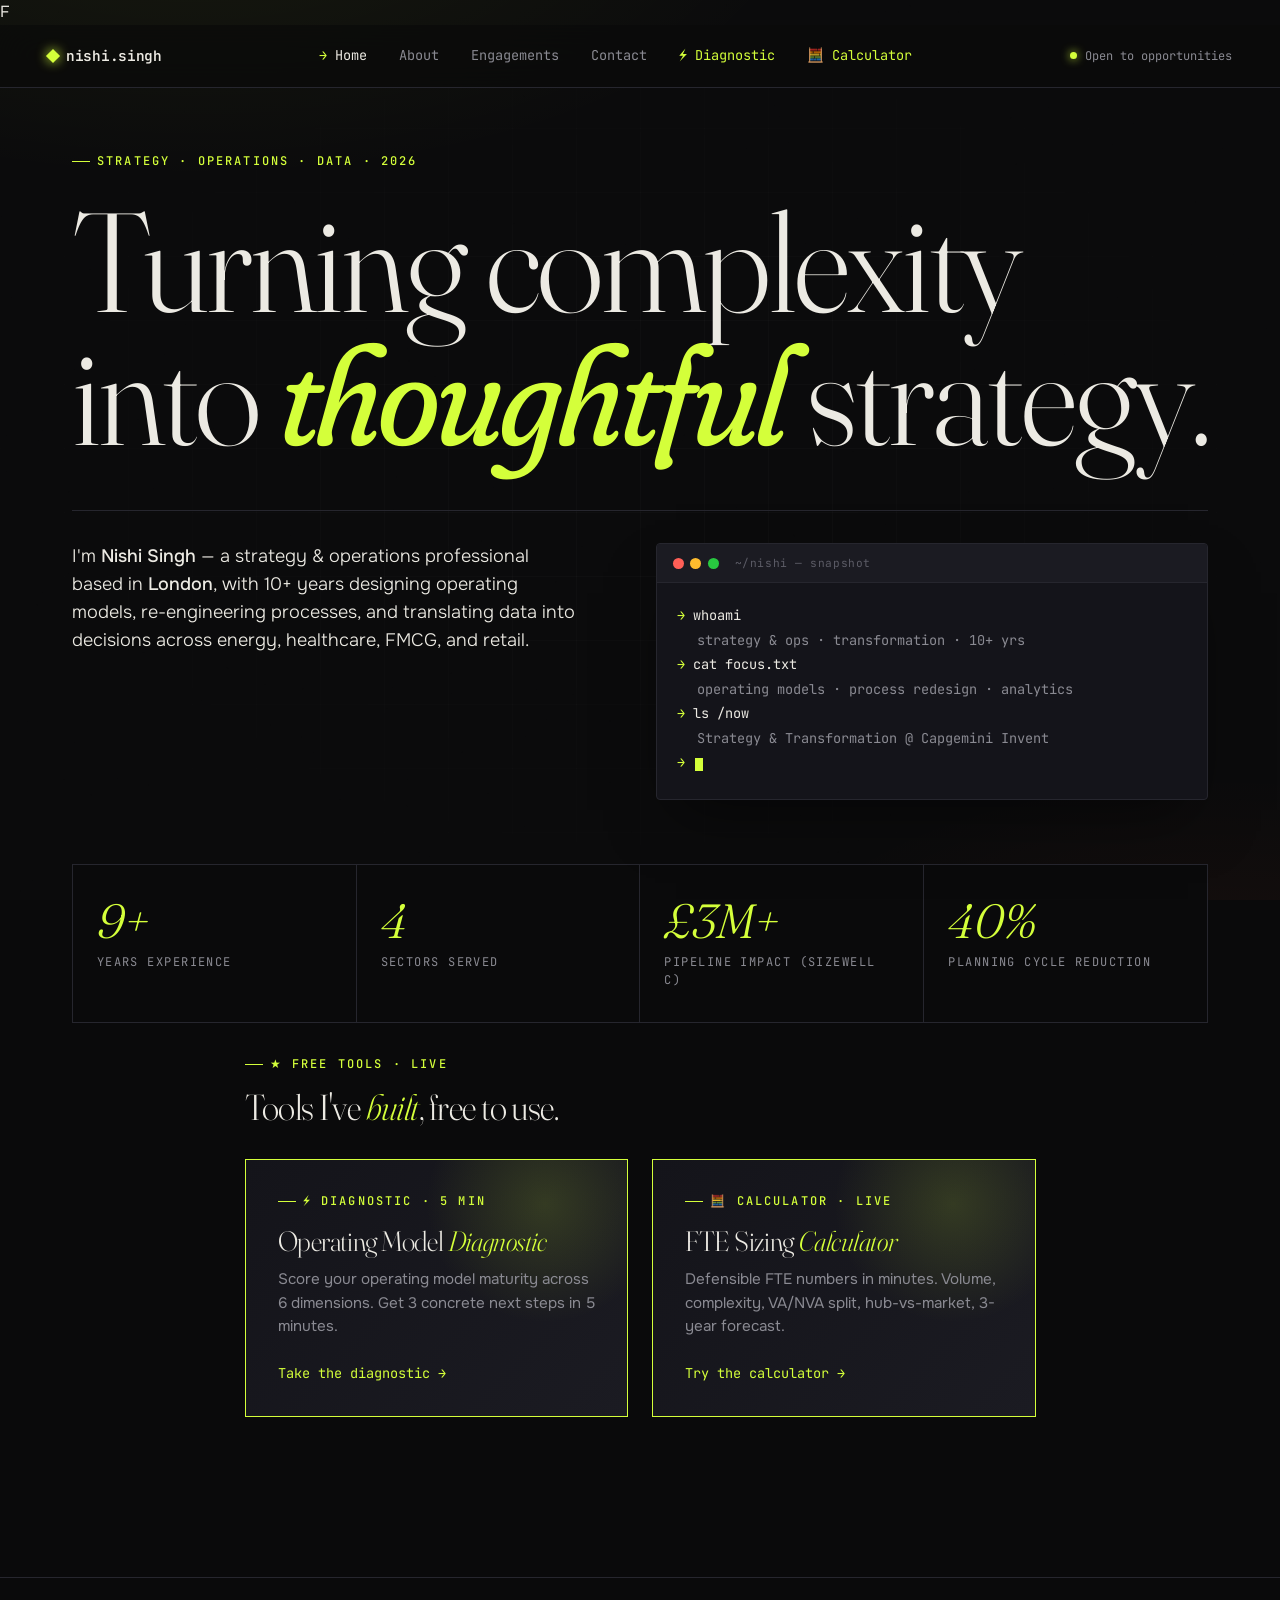
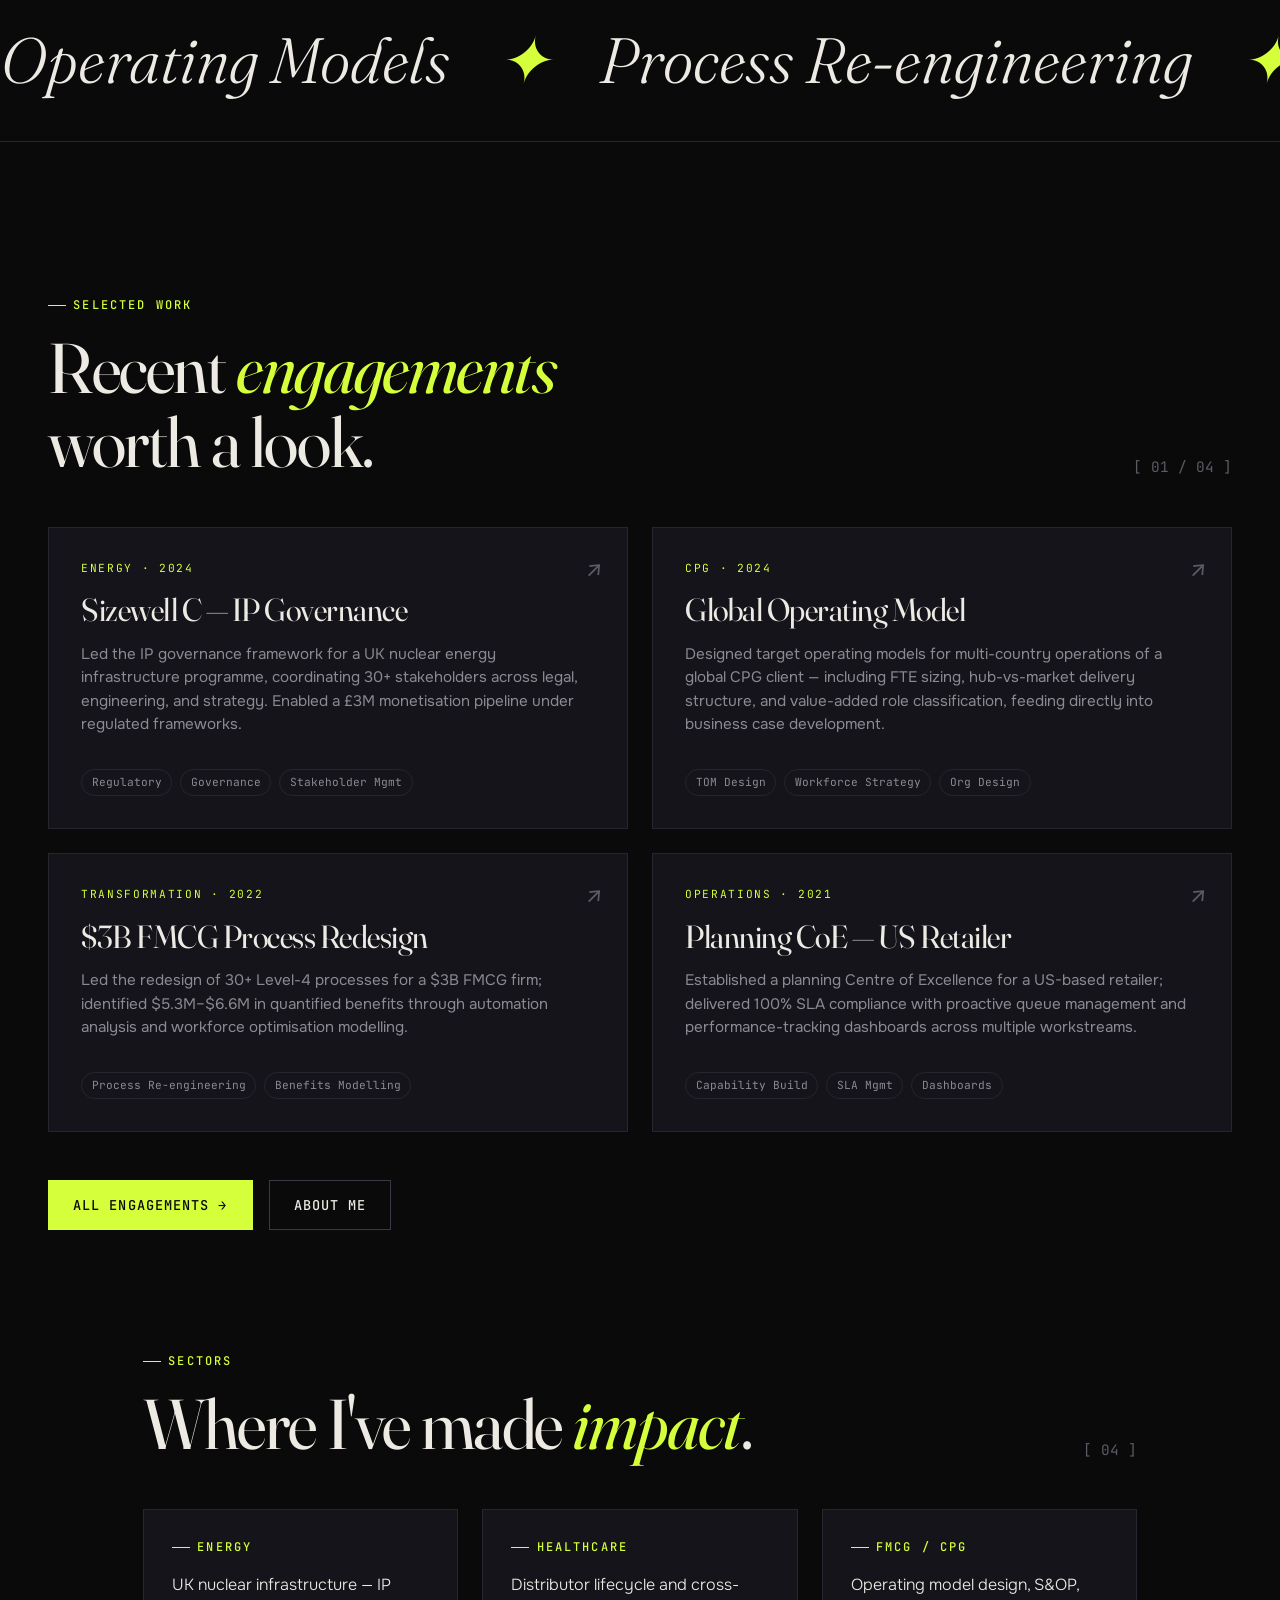
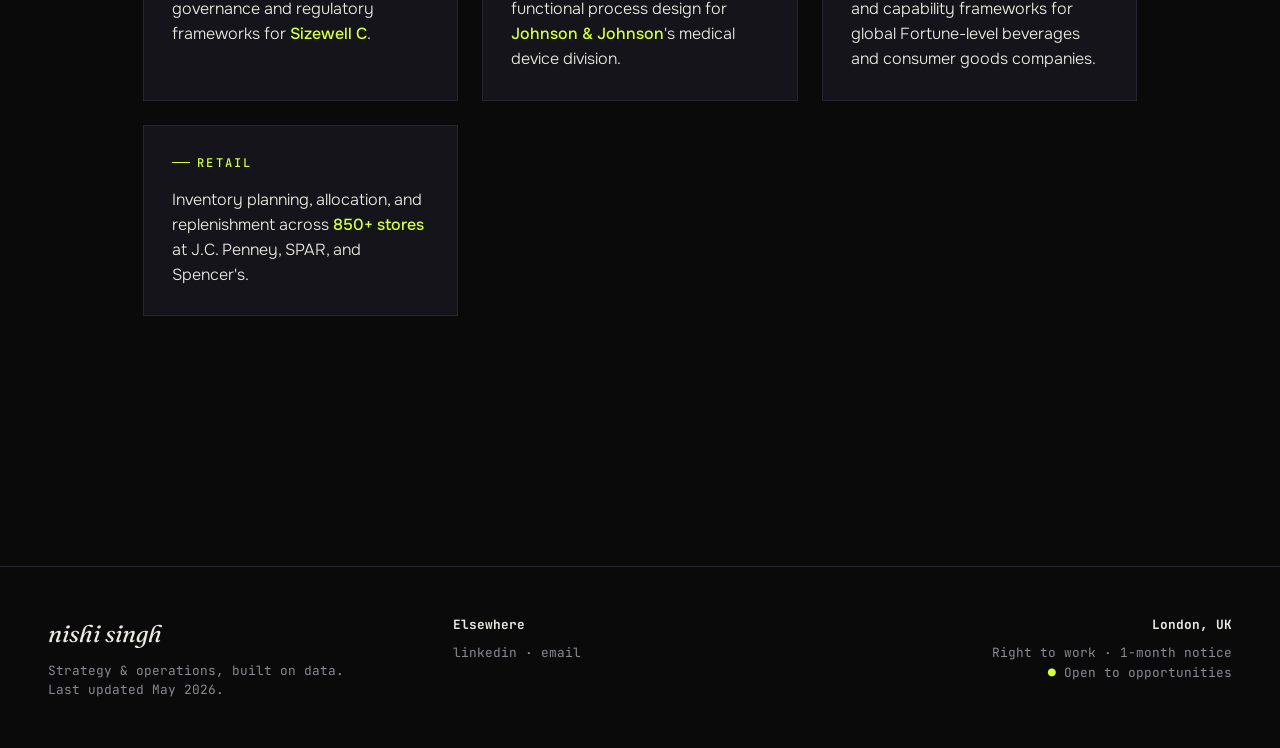
==== commit 7ad0b6ca: "Update index.html" ====
--- a/index.html
+++ b/index.html
@@ -20,7 +20,8 @@
     <li><a href="projects.html">Engagements</a></li>
     <li><a href="contact.html">Contact</a></li>
     <li><a href="tom-diagnostic/" style="color: var(--accent);">
-      <li><a href="fte-calculator/" style="color: var(--accent);">🧮 Calculator</a></li>⚡ Diagnostic</a></li>
+     ⚡ Diagnostic</a></li>
+    <li><a href="fte-calculator/" style="color: var(--accent);">🧮 Calculator</a></li>
   </ul>
   <div class="nav-status">
     <span class="status-dot"></span>
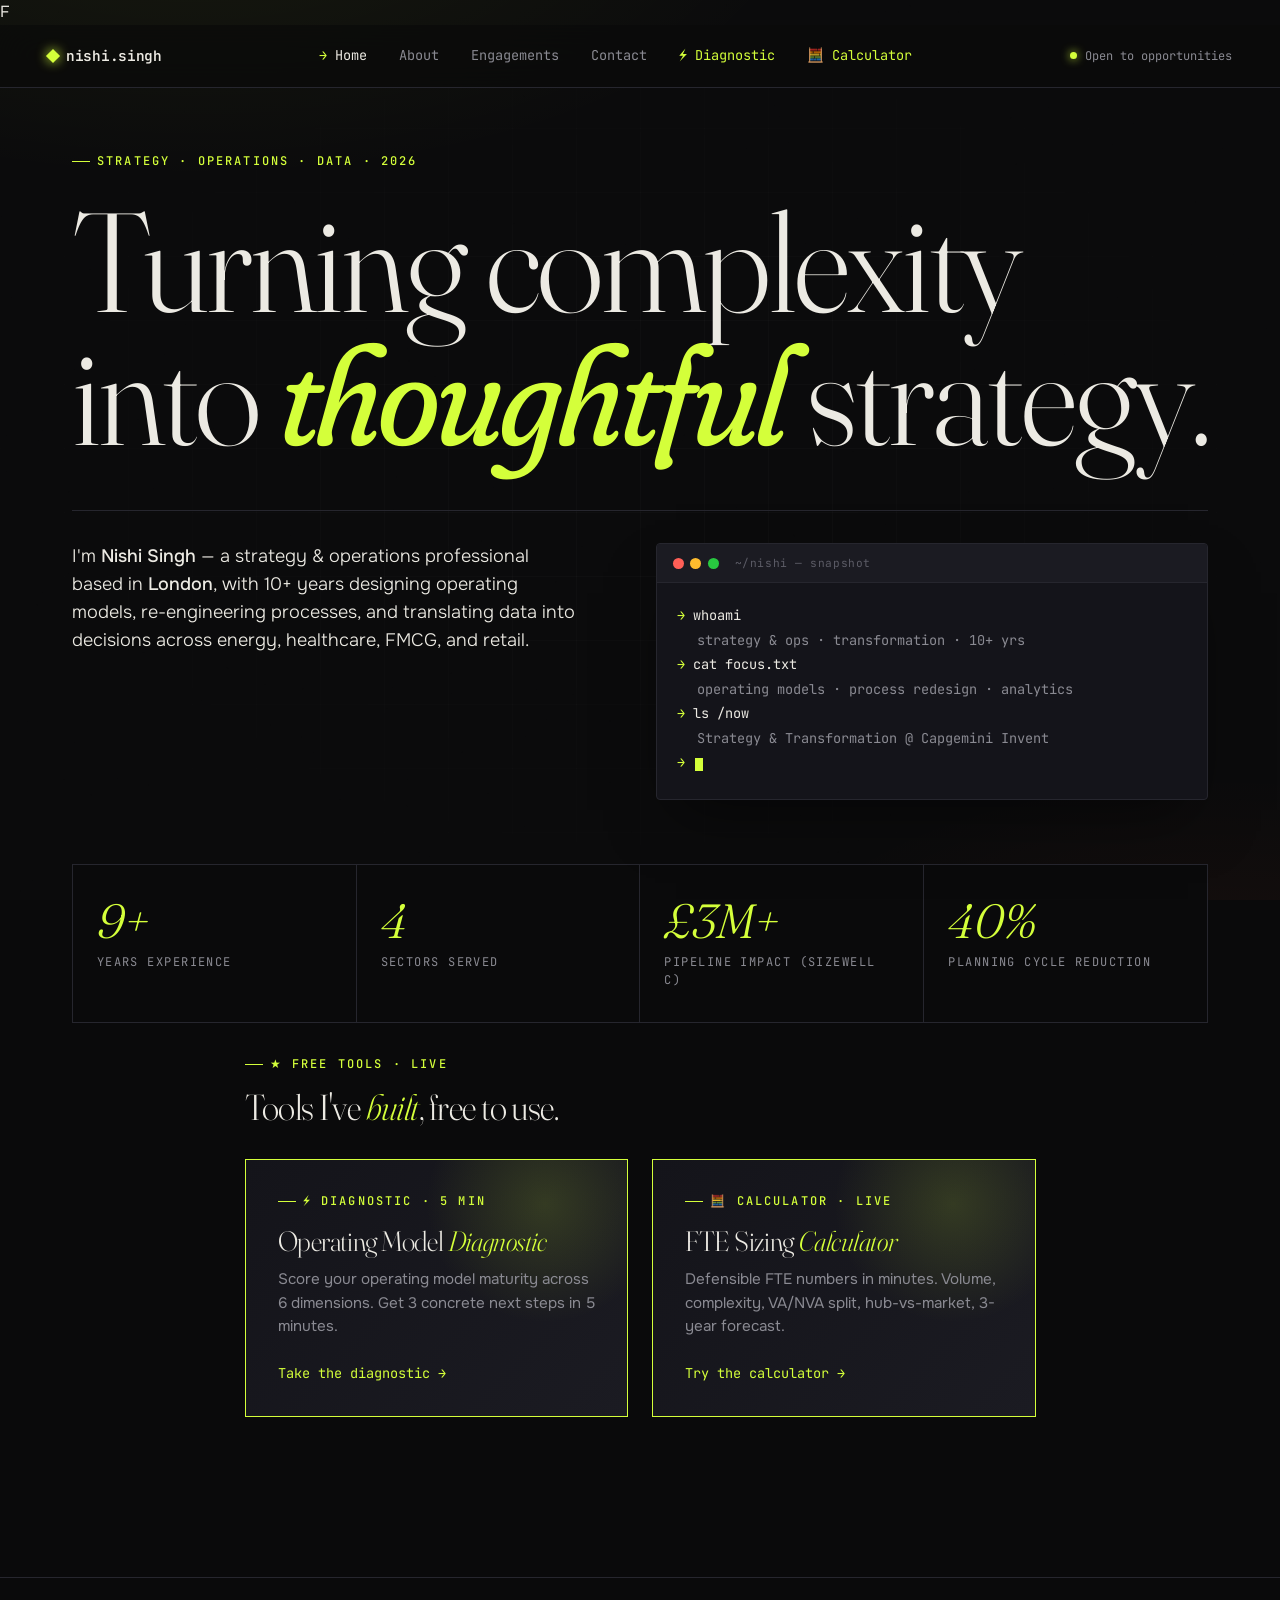
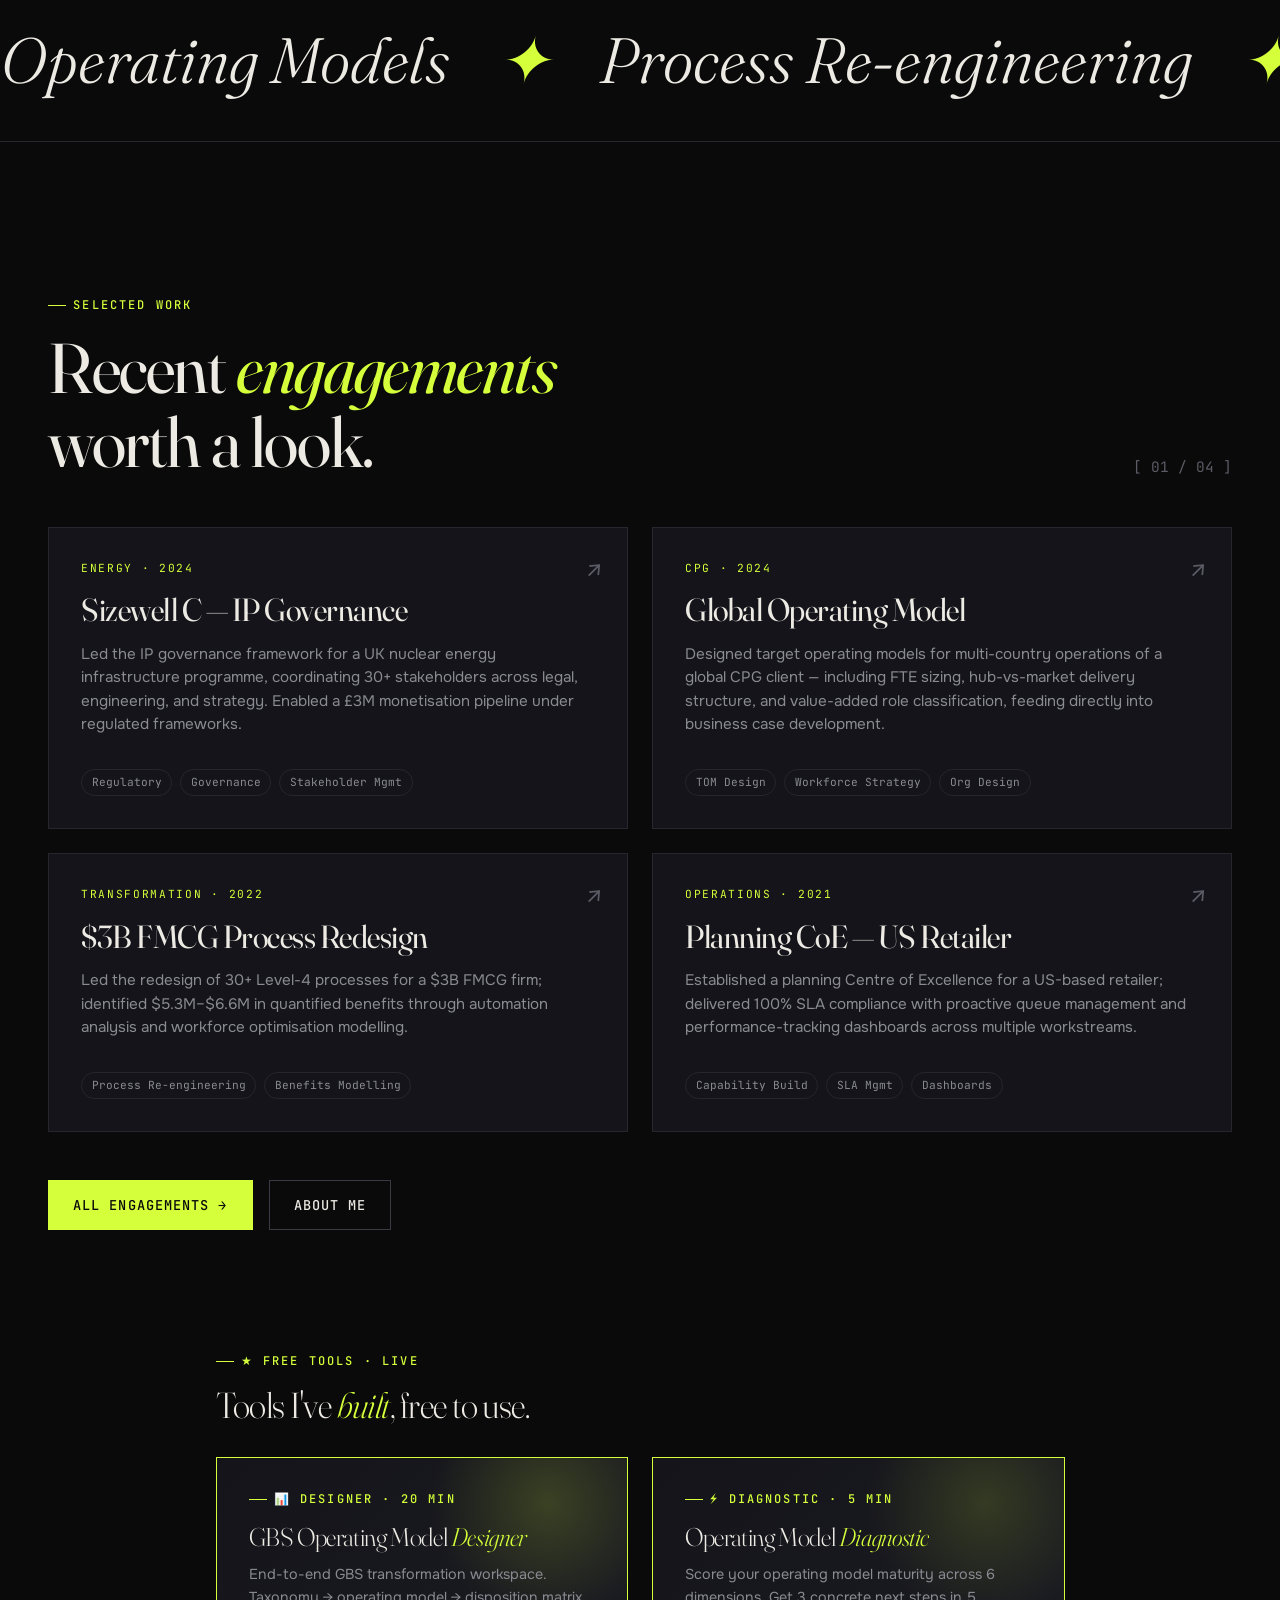
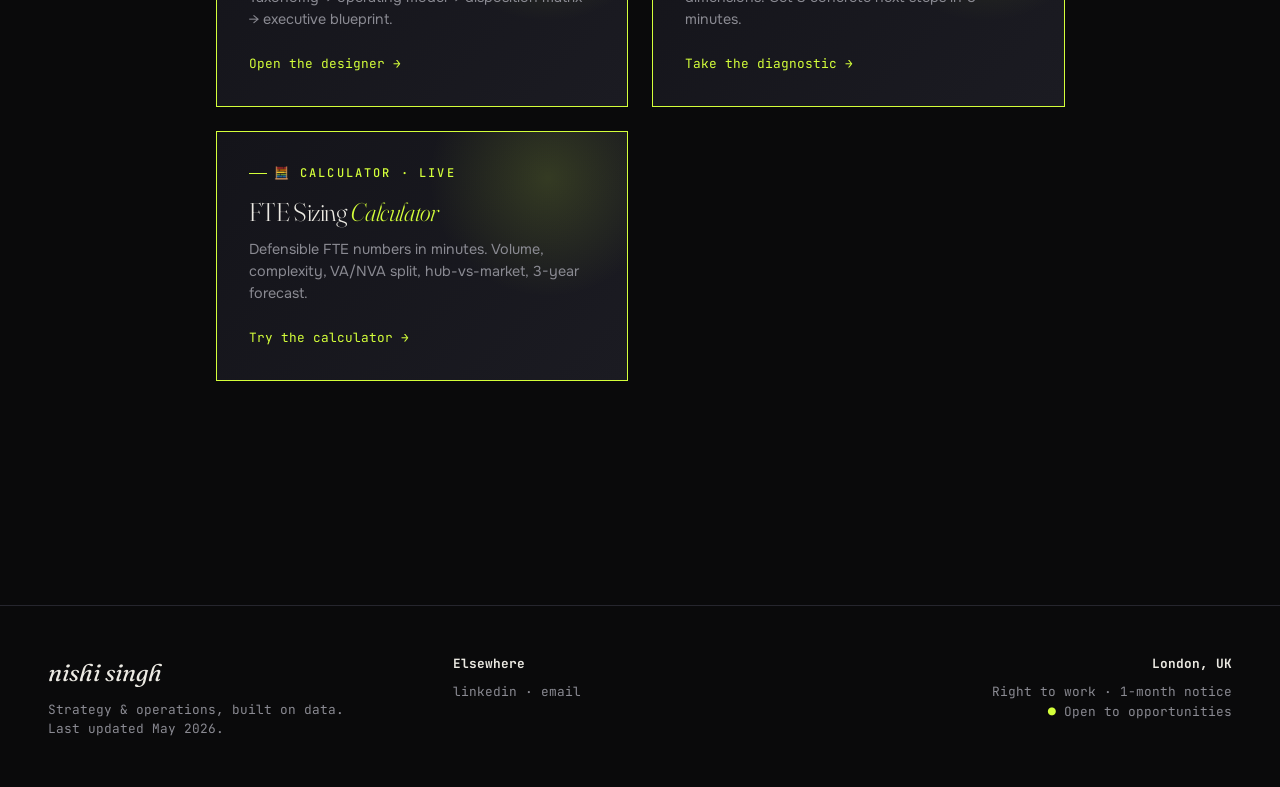
==== commit 2ec1c195: "Update index.html" ====
--- a/index.html
+++ b/index.html
@@ -187,35 +187,58 @@
       <a href="about.html" class="btn btn--ghost">About me</a>
     </div>
   </section>
-
-  <section class="container" style="padding-top: 2rem;">
-    <div class="section-head">
-      <div>
-        <div class="eyebrow" style="margin-bottom: 1rem;">Sectors</div>
-        <h2>Where I've made <span class="serif-italic" style="color: var(--accent);">impact</span>.</h2>
-      </div>
-      <div class="num">[ 04 ]</div>
-    </div>
-
-    <div style="display: grid; grid-template-columns: repeat(auto-fit, minmax(240px, 1fr)); gap: 1.5rem;">
-      <div style="background: var(--surface); border: 1px solid var(--border); padding: 1.75rem;">
-        <div class="eyebrow" style="margin-bottom: 1rem;">Energy</div>
-        <p style="color: var(--text); font-weight: 300;">UK nuclear infrastructure — IP governance and regulatory frameworks for <strong style="color: var(--accent); font-weight: 500;">Sizewell C</strong>.</p>
-      </div>
-      <div style="background: var(--surface); border: 1px solid var(--border); padding: 1.75rem;">
-        <div class="eyebrow" style="margin-bottom: 1rem;">Healthcare</div>
-        <p style="color: var(--text); font-weight: 300;">Distributor lifecycle and cross-functional process design for <strong style="color: var(--accent); font-weight: 500;">Johnson &amp; Johnson</strong>'s medical device division.</p>
-      </div>
-      <div style="background: var(--surface); border: 1px solid var(--border); padding: 1.75rem;">
-        <div class="eyebrow" style="margin-bottom: 1rem;">FMCG / CPG</div>
-        <p style="color: var(--text); font-weight: 300;">Operating model design, S&amp;OP, and capability frameworks for global Fortune-level beverages and consumer goods companies.</p>
-      </div>
-      <div style="background: var(--surface); border: 1px solid var(--border); padding: 1.75rem;">
-        <div class="eyebrow" style="margin-bottom: 1rem;">Retail</div>
-        <p style="color: var(--text); font-weight: 300;">Inventory planning, allocation, and replenishment across <strong style="color: var(--accent); font-weight: 500;">850+ stores</strong> at J.C. Penney, SPAR, and Spencer's.</p>
-      </div>
-    </div>
-  </section>
+<section class="container" style="padding: 2rem 0 4rem;">
+  <div class="eyebrow" style="margin-bottom: 1rem;">★ Free tools · live</div>
+  <h2 style="font-family: var(--serif); font-size: clamp(1.5rem, 3vw, 2.25rem); font-weight: 300; color: var(--text); margin-bottom: 2rem; letter-spacing: -0.015em;">
+    Tools I've <em style="font-style: italic; color: var(--accent);">built</em>, free to use.
+  </h2>
+
+  <div style="display: grid; grid-template-columns: repeat(auto-fit, minmax(280px, 1fr)); gap: 1.5rem;">
+
+    <a href="gbs-designer/" style="display: block; text-decoration: none; background: linear-gradient(135deg, var(--surface), var(--surface-2)); border: 1px solid var(--accent); padding: 2rem; position: relative; overflow: hidden; transition: transform 0.3s ease;">
+      <div style="position: absolute; top: -30%; right: -10%; width: 240px; height: 240px; background: radial-gradient(circle, rgba(212, 255, 58, 0.18), transparent 70%); pointer-events: none;"></div>
+      <div style="position: relative;">
+        <div class="eyebrow" style="margin-bottom: 1rem;">📊 Designer · 20 min</div>
+        <h3 style="font-family: var(--serif); font-size: 1.6rem; font-weight: 300; color: var(--text); margin-bottom: 0.75rem; letter-spacing: -0.015em;">
+          GBS Operating Model <em style="font-style: italic; color: var(--accent);">Designer</em>
+        </h3>
+        <p style="color: var(--text-dim); font-size: 0.9rem; margin-bottom: 1.5rem;">
+          End-to-end GBS transformation workspace. Taxonomy → operating model → disposition matrix → executive blueprint.
+        </p>
+        <span style="font-family: var(--mono); font-size: 0.8rem; color: var(--accent);">Open the designer →</span>
+      </div>
+    </a>
+
+    <a href="tom-diagnostic/" style="display: block; text-decoration: none; background: linear-gradient(135deg, var(--surface), var(--surface-2)); border: 1px solid var(--accent); padding: 2rem; position: relative; overflow: hidden; transition: transform 0.3s ease;">
+      <div style="position: absolute; top: -30%; right: -10%; width: 240px; height: 240px; background: radial-gradient(circle, rgba(212, 255, 58, 0.15), transparent 70%); pointer-events: none;"></div>
+      <div style="position: relative;">
+        <div class="eyebrow" style="margin-bottom: 1rem;">⚡ Diagnostic · 5 min</div>
+        <h3 style="font-family: var(--serif); font-size: 1.6rem; font-weight: 300; color: var(--text); margin-bottom: 0.75rem; letter-spacing: -0.015em;">
+          Operating Model <em style="font-style: italic; color: var(--accent);">Diagnostic</em>
+        </h3>
+        <p style="color: var(--text-dim); font-size: 0.9rem; margin-bottom: 1.5rem;">
+          Score your operating model maturity across 6 dimensions. Get 3 concrete next steps in 5 minutes.
+        </p>
+        <span style="font-family: var(--mono); font-size: 0.8rem; color: var(--accent);">Take the diagnostic →</span>
+      </div>
+    </a>
+
+    <a href="fte-calculator/" style="display: block; text-decoration: none; background: linear-gradient(135deg, var(--surface), var(--surface-2)); border: 1px solid var(--accent); padding: 2rem; position: relative; overflow: hidden; transition: transform 0.3s ease;">
+      <div style="position: absolute; top: -30%; right: -10%; width: 240px; height: 240px; background: radial-gradient(circle, rgba(212, 255, 58, 0.15), transparent 70%); pointer-events: none;"></div>
+      <div style="position: relative;">
+        <div class="eyebrow" style="margin-bottom: 1rem;">🧮 Calculator · live</div>
+        <h3 style="font-family: var(--serif); font-size: 1.6rem; font-weight: 300; color: var(--text); margin-bottom: 0.75rem; letter-spacing: -0.015em;">
+          FTE Sizing <em style="font-style: italic; color: var(--accent);">Calculator</em>
+        </h3>
+        <p style="color: var(--text-dim); font-size: 0.9rem; margin-bottom: 1.5rem;">
+          Defensible FTE numbers in minutes. Volume, complexity, VA/NVA split, hub-vs-market, 3-year forecast.
+        </p>
+        <span style="font-family: var(--mono); font-size: 0.8rem; color: var(--accent);">Try the calculator →</span>
+      </div>
+    </a>
+
+  </div>
+</section>
 </main>
 
 <footer class="footer">
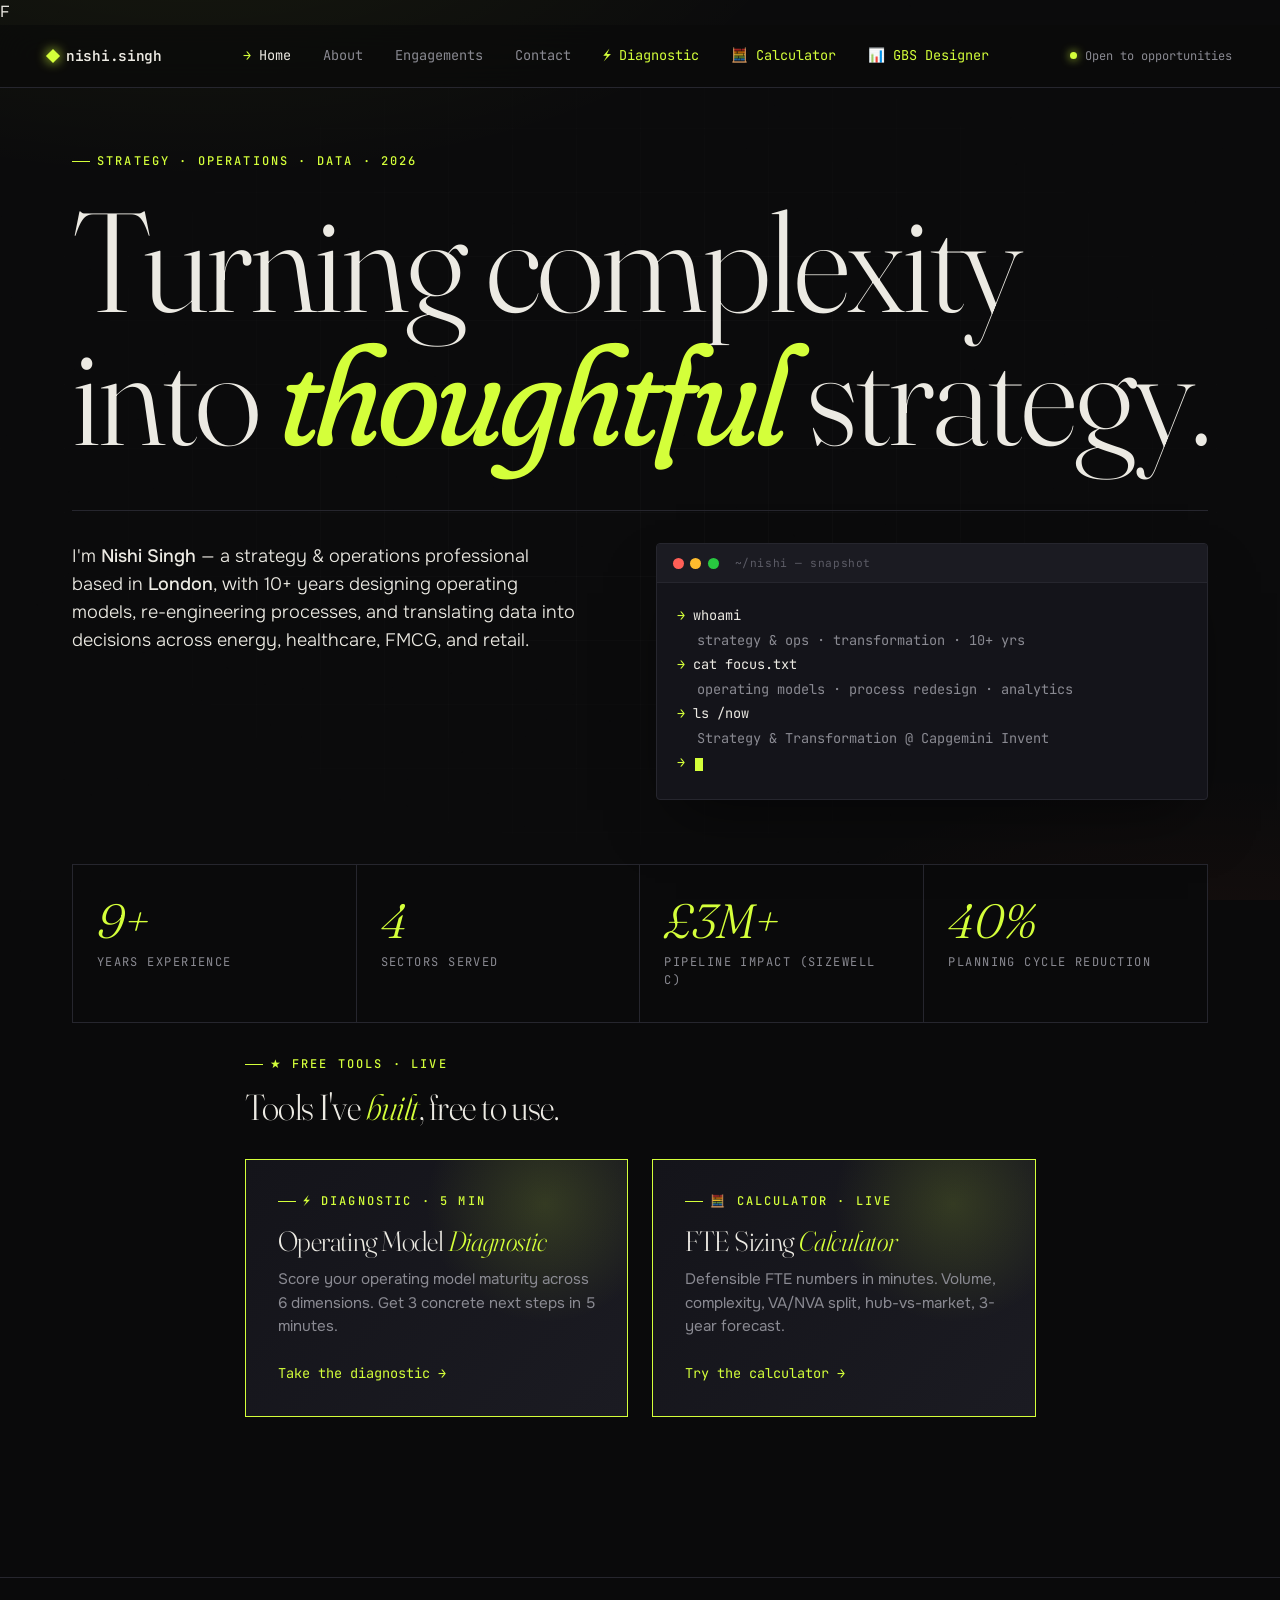
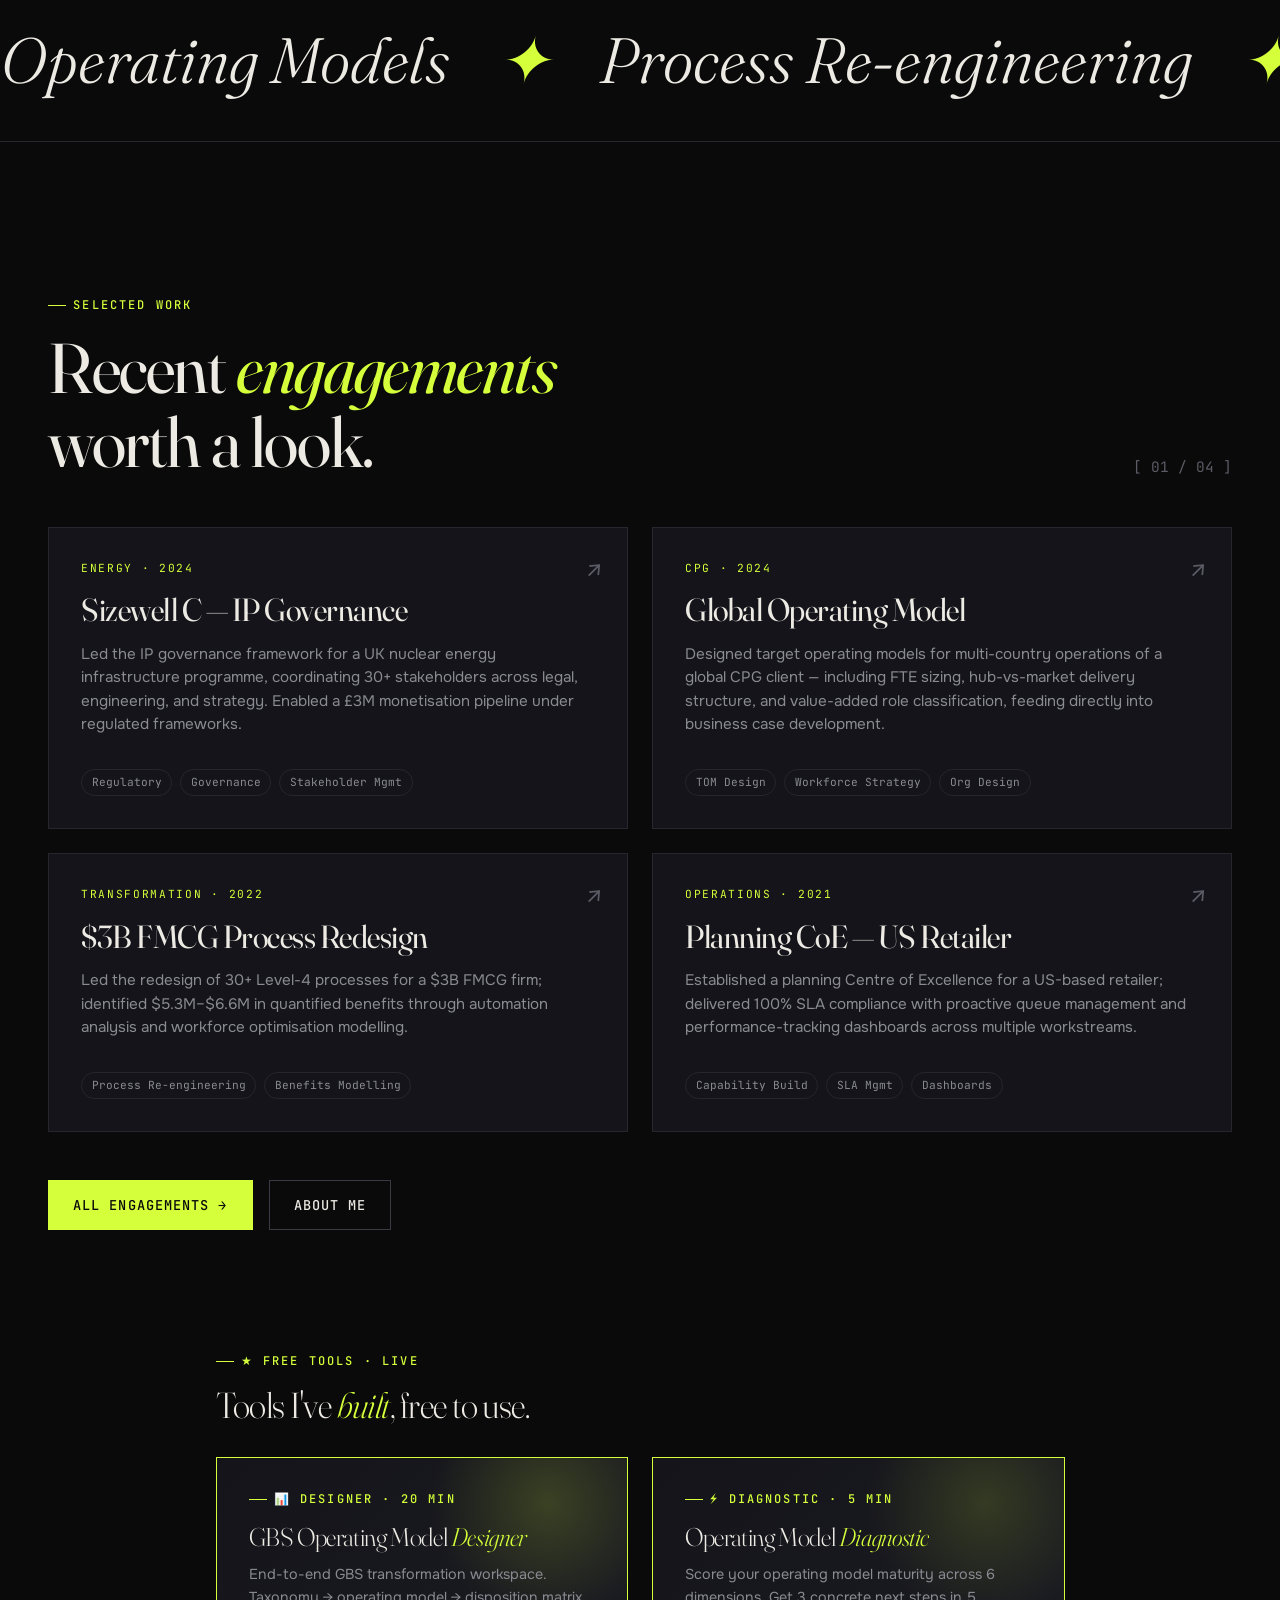
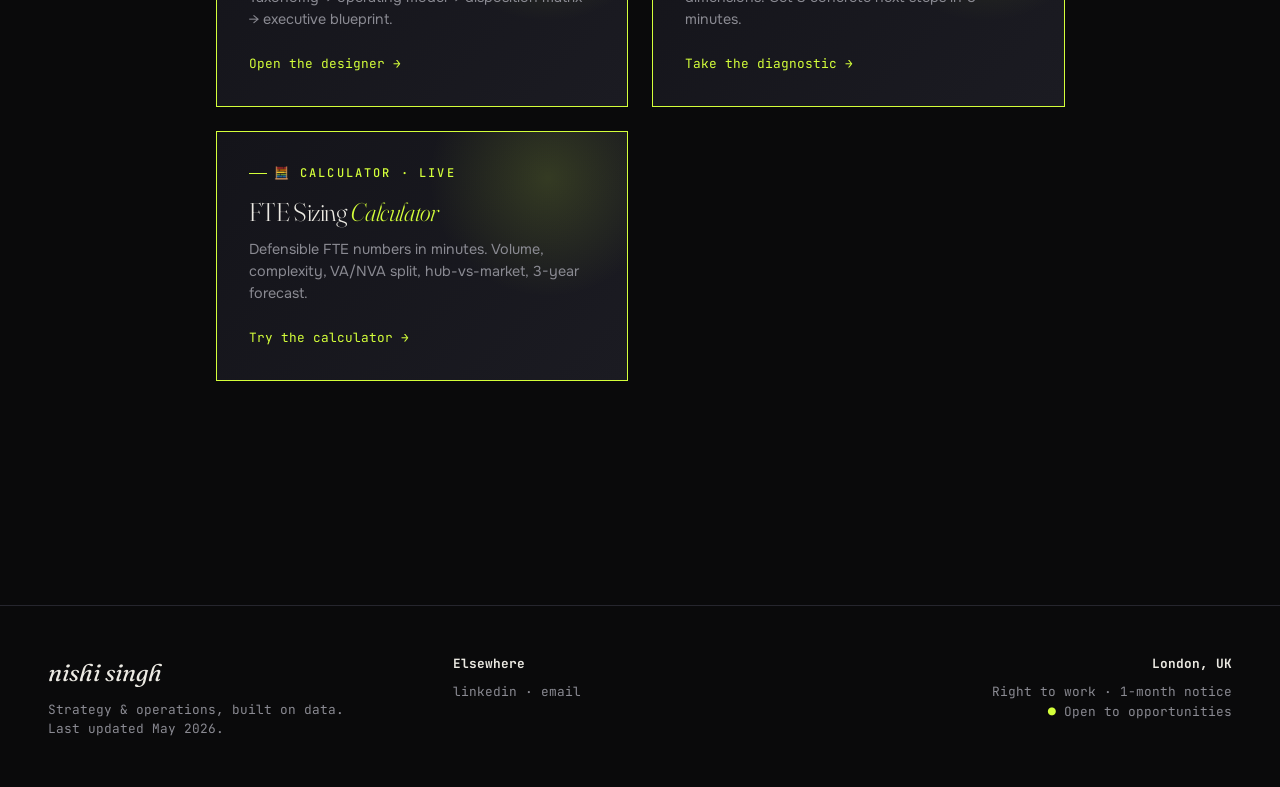
==== commit 38438947: "Update index.html" ====
--- a/index.html
+++ b/index.html
@@ -22,6 +22,7 @@
     <li><a href="tom-diagnostic/" style="color: var(--accent);">
      ⚡ Diagnostic</a></li>
     <li><a href="fte-calculator/" style="color: var(--accent);">🧮 Calculator</a></li>
+<li><a href="gbs-designer/" style="color: var(--accent);">📊 GBS Designer</a></li>
   </ul>
   <div class="nav-status">
     <span class="status-dot"></span>
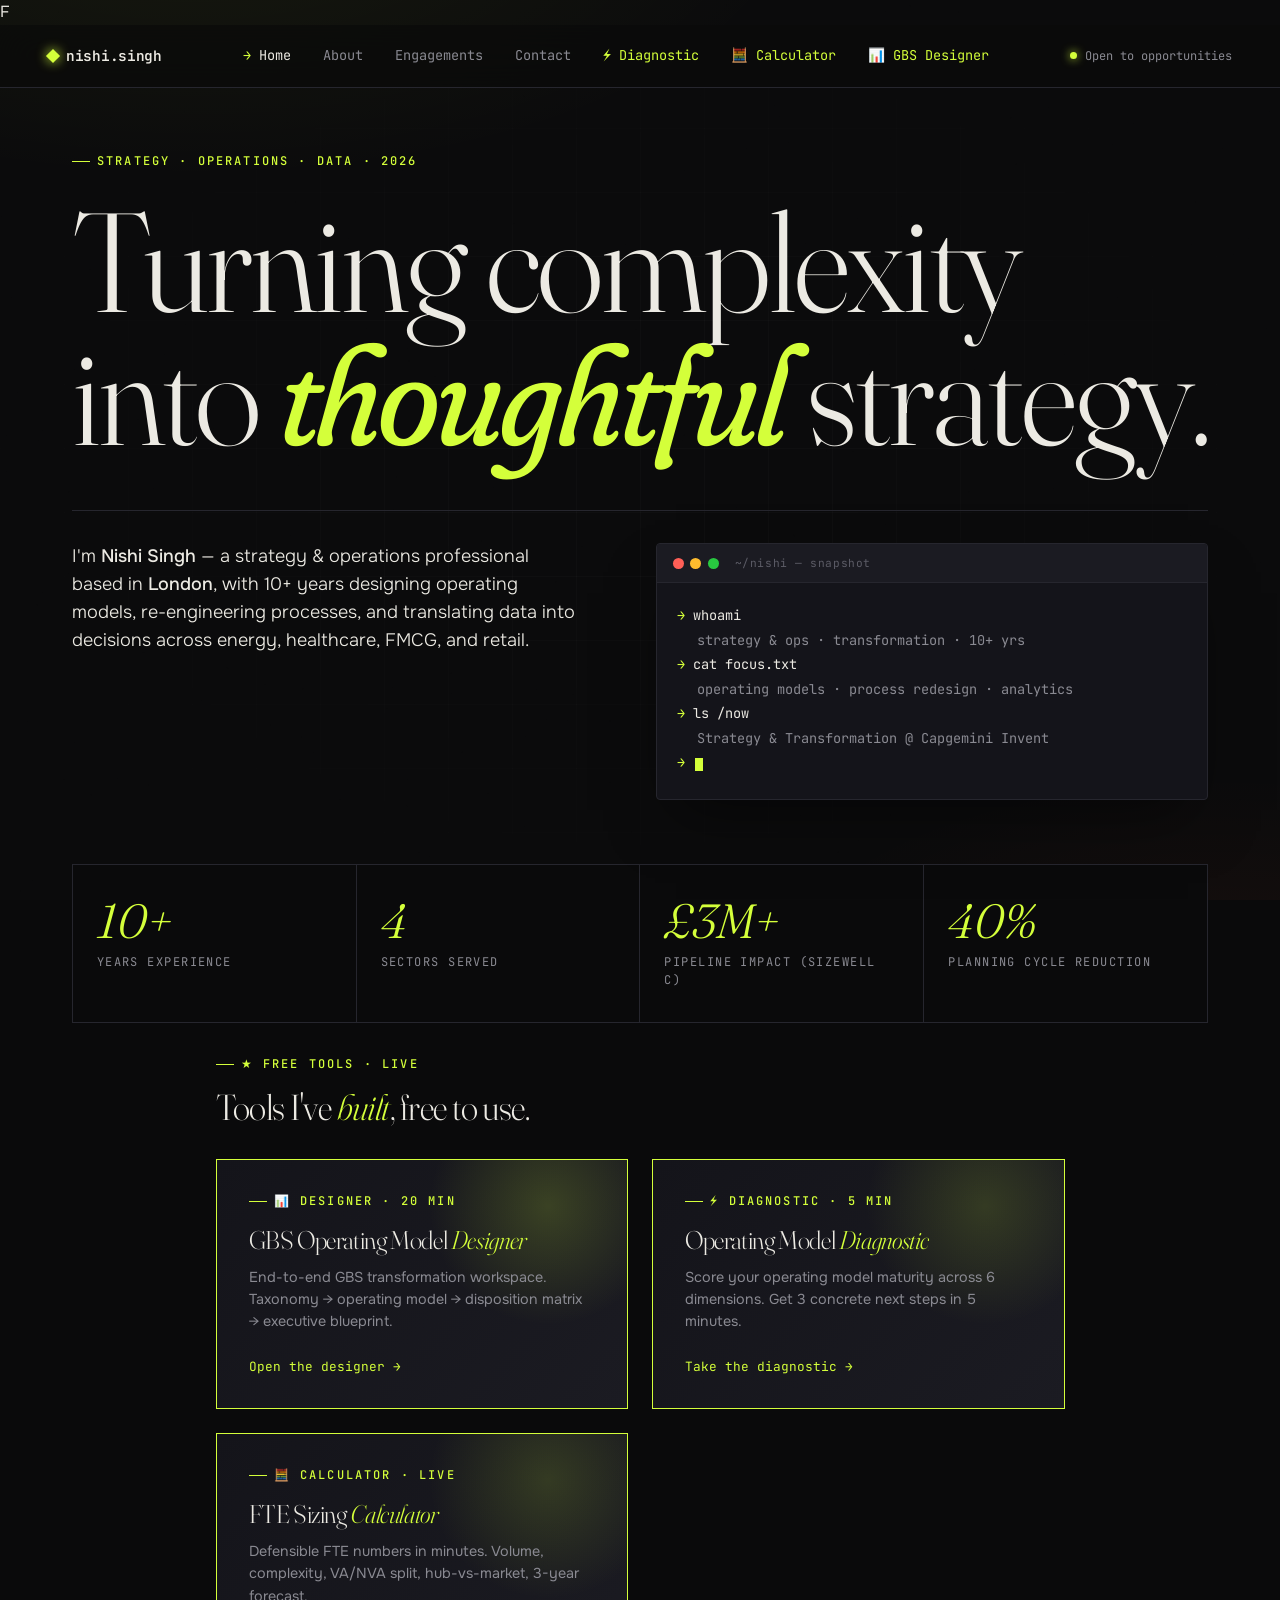
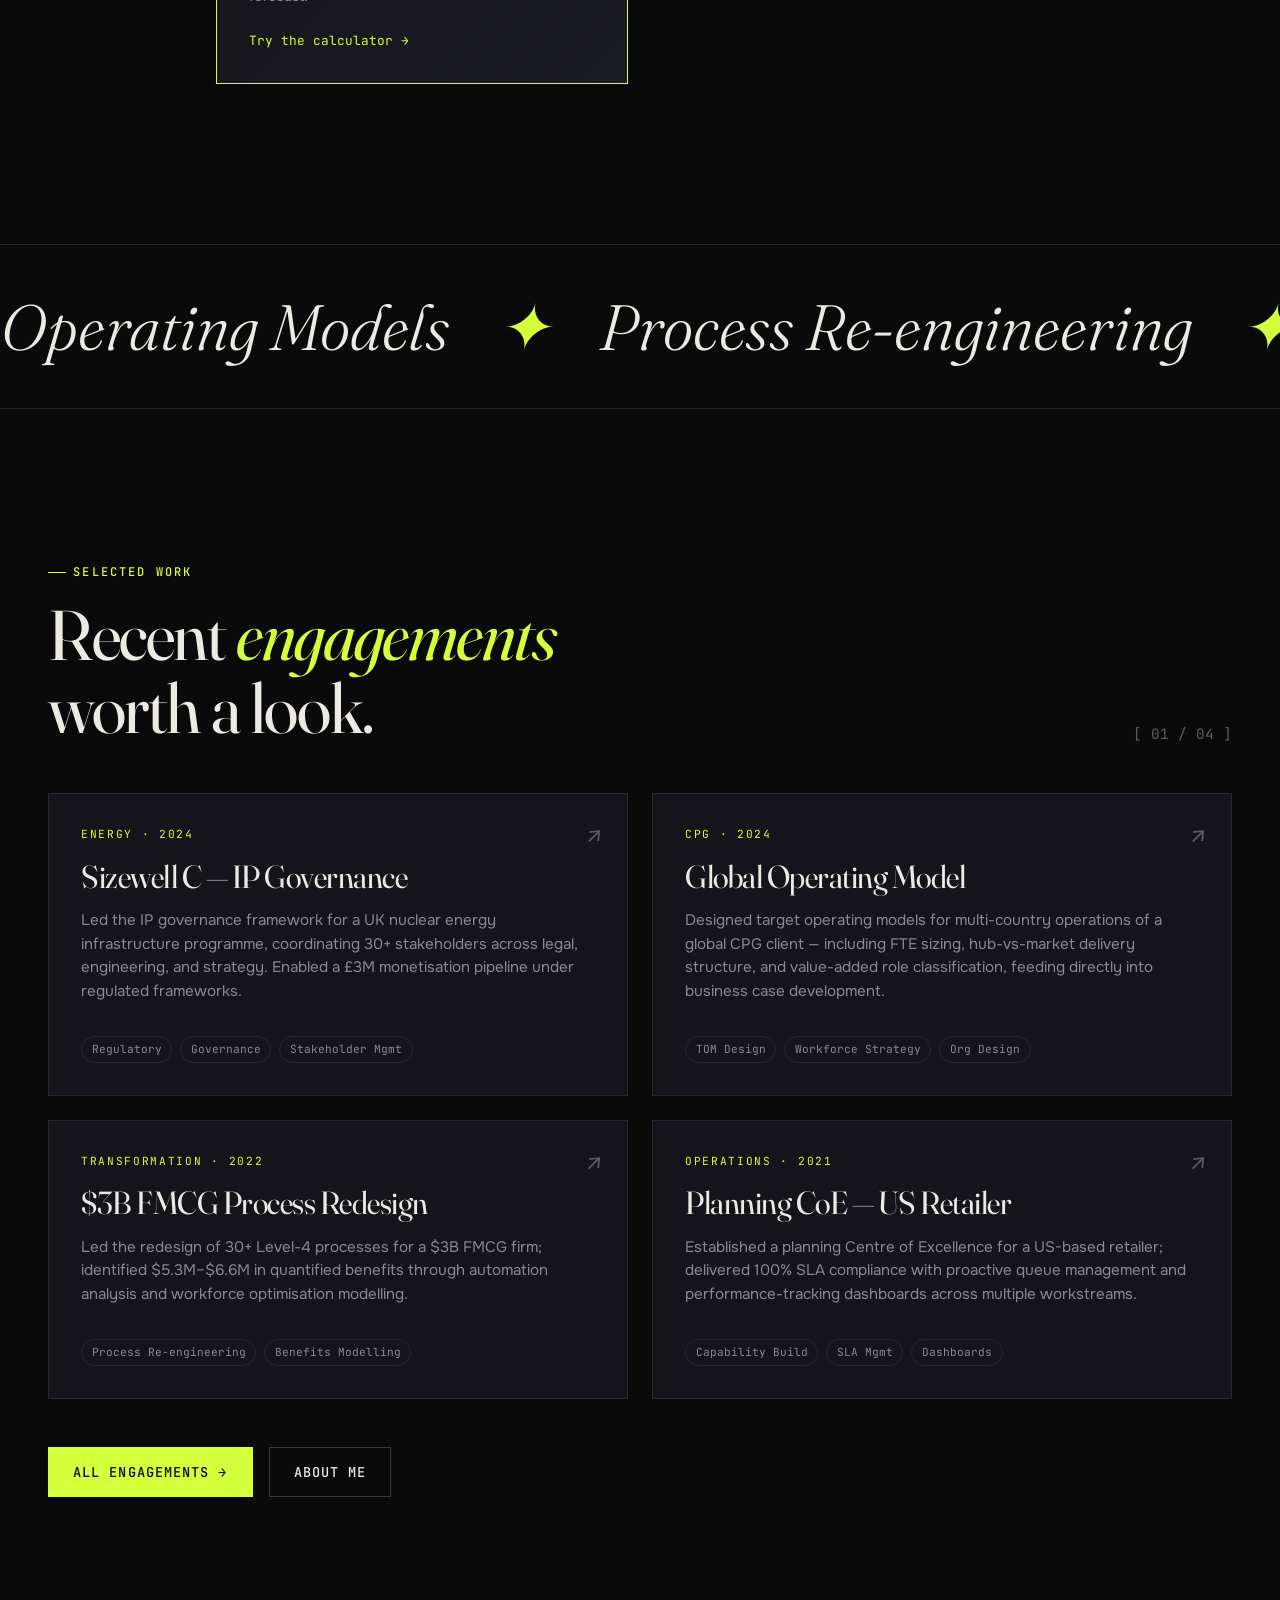
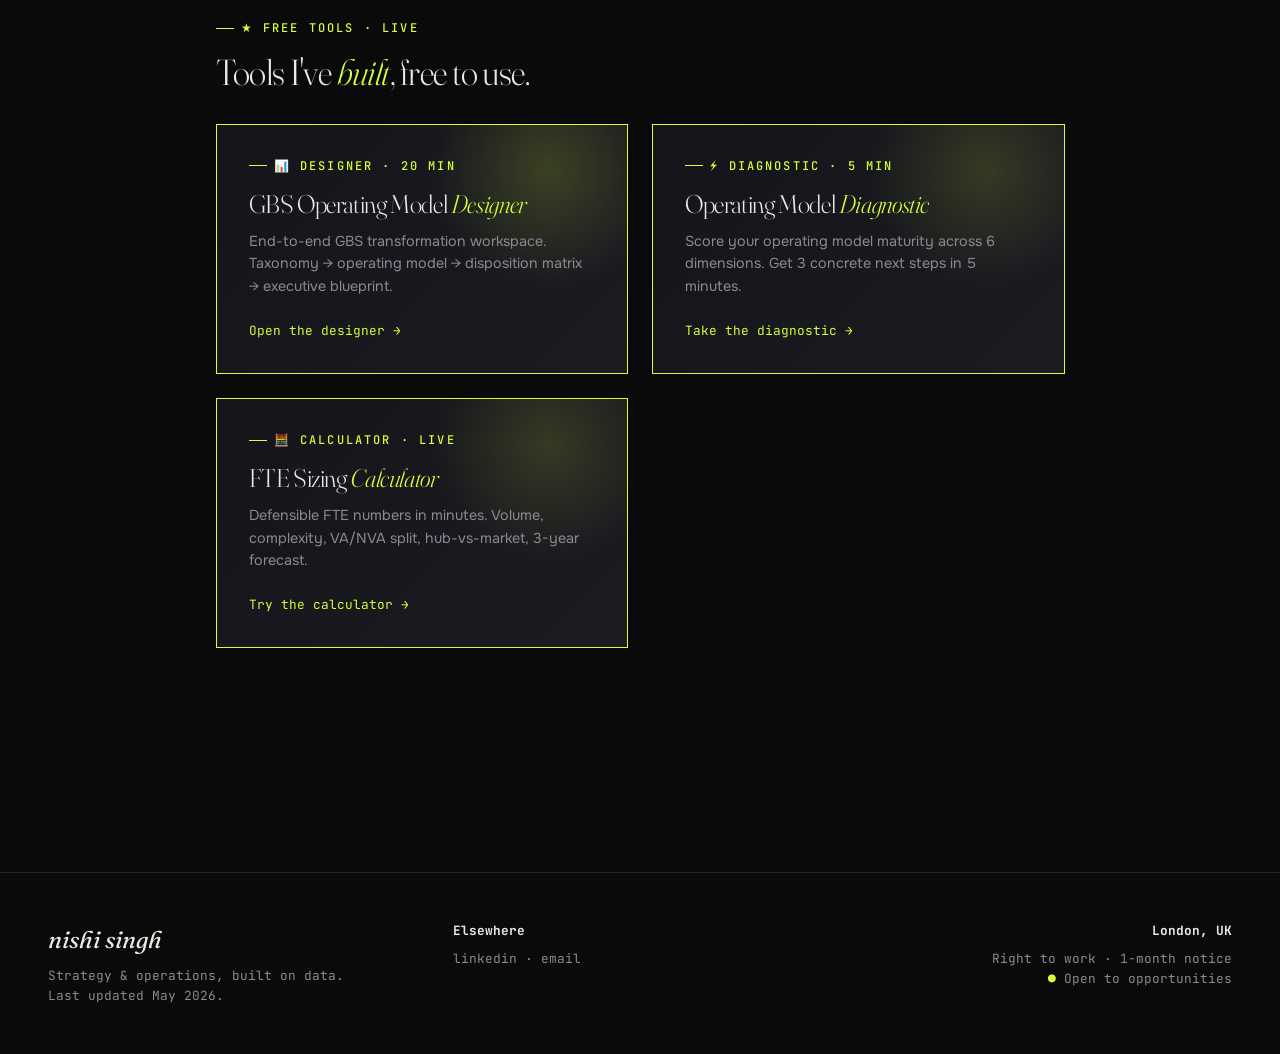
==== commit f4c690f6: "Update index.html" ====
--- a/index.html
+++ b/index.html
@@ -67,7 +67,7 @@
 
       <div class="stats">
         <div class="stat">
-          <span class="stat-num">9+</span>
+          <span class="stat-num">10+</span>
           <span class="stat-label">Years experience</span>
         </div>
         <div class="stat">
@@ -84,25 +84,39 @@
         </div>
       </div>
     </div>
-  <section class="container" style="padding: 2rem 0 4rem;">
+ <section class="container" style="padding: 2rem 0 4rem;">
   <div class="eyebrow" style="margin-bottom: 1rem;">★ Free tools · live</div>
   <h2 style="font-family: var(--serif); font-size: clamp(1.5rem, 3vw, 2.25rem); font-weight: 300; color: var(--text); margin-bottom: 2rem; letter-spacing: -0.015em;">
     Tools I've <em style="font-style: italic; color: var(--accent);">built</em>, free to use.
   </h2>
 
-  <div style="display: grid; grid-template-columns: repeat(auto-fit, minmax(320px, 1fr)); gap: 1.5rem;">
+  <div style="display: grid; grid-template-columns: repeat(auto-fit, minmax(280px, 1fr)); gap: 1.5rem;">
+
+    <a href="gbs-designer/" style="display: block; text-decoration: none; background: linear-gradient(135deg, var(--surface), var(--surface-2)); border: 1px solid var(--accent); padding: 2rem; position: relative; overflow: hidden; transition: transform 0.3s ease;">
+      <div style="position: absolute; top: -30%; right: -10%; width: 240px; height: 240px; background: radial-gradient(circle, rgba(212, 255, 58, 0.18), transparent 70%); pointer-events: none;"></div>
+      <div style="position: relative;">
+        <div class="eyebrow" style="margin-bottom: 1rem;">📊 Designer · 20 min</div>
+        <h3 style="font-family: var(--serif); font-size: 1.6rem; font-weight: 300; color: var(--text); margin-bottom: 0.75rem; letter-spacing: -0.015em;">
+          GBS Operating Model <em style="font-style: italic; color: var(--accent);">Designer</em>
+        </h3>
+        <p style="color: var(--text-dim); font-size: 0.9rem; margin-bottom: 1.5rem;">
+          End-to-end GBS transformation workspace. Taxonomy → operating model → disposition matrix → executive blueprint.
+        </p>
+        <span style="font-family: var(--mono); font-size: 0.8rem; color: var(--accent);">Open the designer →</span>
+      </div>
+    </a>
 
     <a href="tom-diagnostic/" style="display: block; text-decoration: none; background: linear-gradient(135deg, var(--surface), var(--surface-2)); border: 1px solid var(--accent); padding: 2rem; position: relative; overflow: hidden; transition: transform 0.3s ease;">
       <div style="position: absolute; top: -30%; right: -10%; width: 240px; height: 240px; background: radial-gradient(circle, rgba(212, 255, 58, 0.15), transparent 70%); pointer-events: none;"></div>
       <div style="position: relative;">
         <div class="eyebrow" style="margin-bottom: 1rem;">⚡ Diagnostic · 5 min</div>
-        <h3 style="font-family: var(--serif); font-size: 1.75rem; font-weight: 300; color: var(--text); margin-bottom: 0.75rem; letter-spacing: -0.015em;">
+        <h3 style="font-family: var(--serif); font-size: 1.6rem; font-weight: 300; color: var(--text); margin-bottom: 0.75rem; letter-spacing: -0.015em;">
           Operating Model <em style="font-style: italic; color: var(--accent);">Diagnostic</em>
         </h3>
-        <p style="color: var(--text-dim); font-size: 0.95rem; margin-bottom: 1.5rem;">
+        <p style="color: var(--text-dim); font-size: 0.9rem; margin-bottom: 1.5rem;">
           Score your operating model maturity across 6 dimensions. Get 3 concrete next steps in 5 minutes.
         </p>
-        <span style="font-family: var(--mono); font-size: 0.85rem; color: var(--accent);">Take the diagnostic →</span>
+        <span style="font-family: var(--mono); font-size: 0.8rem; color: var(--accent);">Take the diagnostic →</span>
       </div>
     </a>
 
@@ -110,13 +124,13 @@
       <div style="position: absolute; top: -30%; right: -10%; width: 240px; height: 240px; background: radial-gradient(circle, rgba(212, 255, 58, 0.15), transparent 70%); pointer-events: none;"></div>
       <div style="position: relative;">
         <div class="eyebrow" style="margin-bottom: 1rem;">🧮 Calculator · live</div>
-        <h3 style="font-family: var(--serif); font-size: 1.75rem; font-weight: 300; color: var(--text); margin-bottom: 0.75rem; letter-spacing: -0.015em;">
+        <h3 style="font-family: var(--serif); font-size: 1.6rem; font-weight: 300; color: var(--text); margin-bottom: 0.75rem; letter-spacing: -0.015em;">
           FTE Sizing <em style="font-style: italic; color: var(--accent);">Calculator</em>
         </h3>
-        <p style="color: var(--text-dim); font-size: 0.95rem; margin-bottom: 1.5rem;">
+        <p style="color: var(--text-dim); font-size: 0.9rem; margin-bottom: 1.5rem;">
           Defensible FTE numbers in minutes. Volume, complexity, VA/NVA split, hub-vs-market, 3-year forecast.
         </p>
-        <span style="font-family: var(--mono); font-size: 0.85rem; color: var(--accent);">Try the calculator →</span>
+        <span style="font-family: var(--mono); font-size: 0.8rem; color: var(--accent);">Try the calculator →</span>
       </div>
     </a>
 
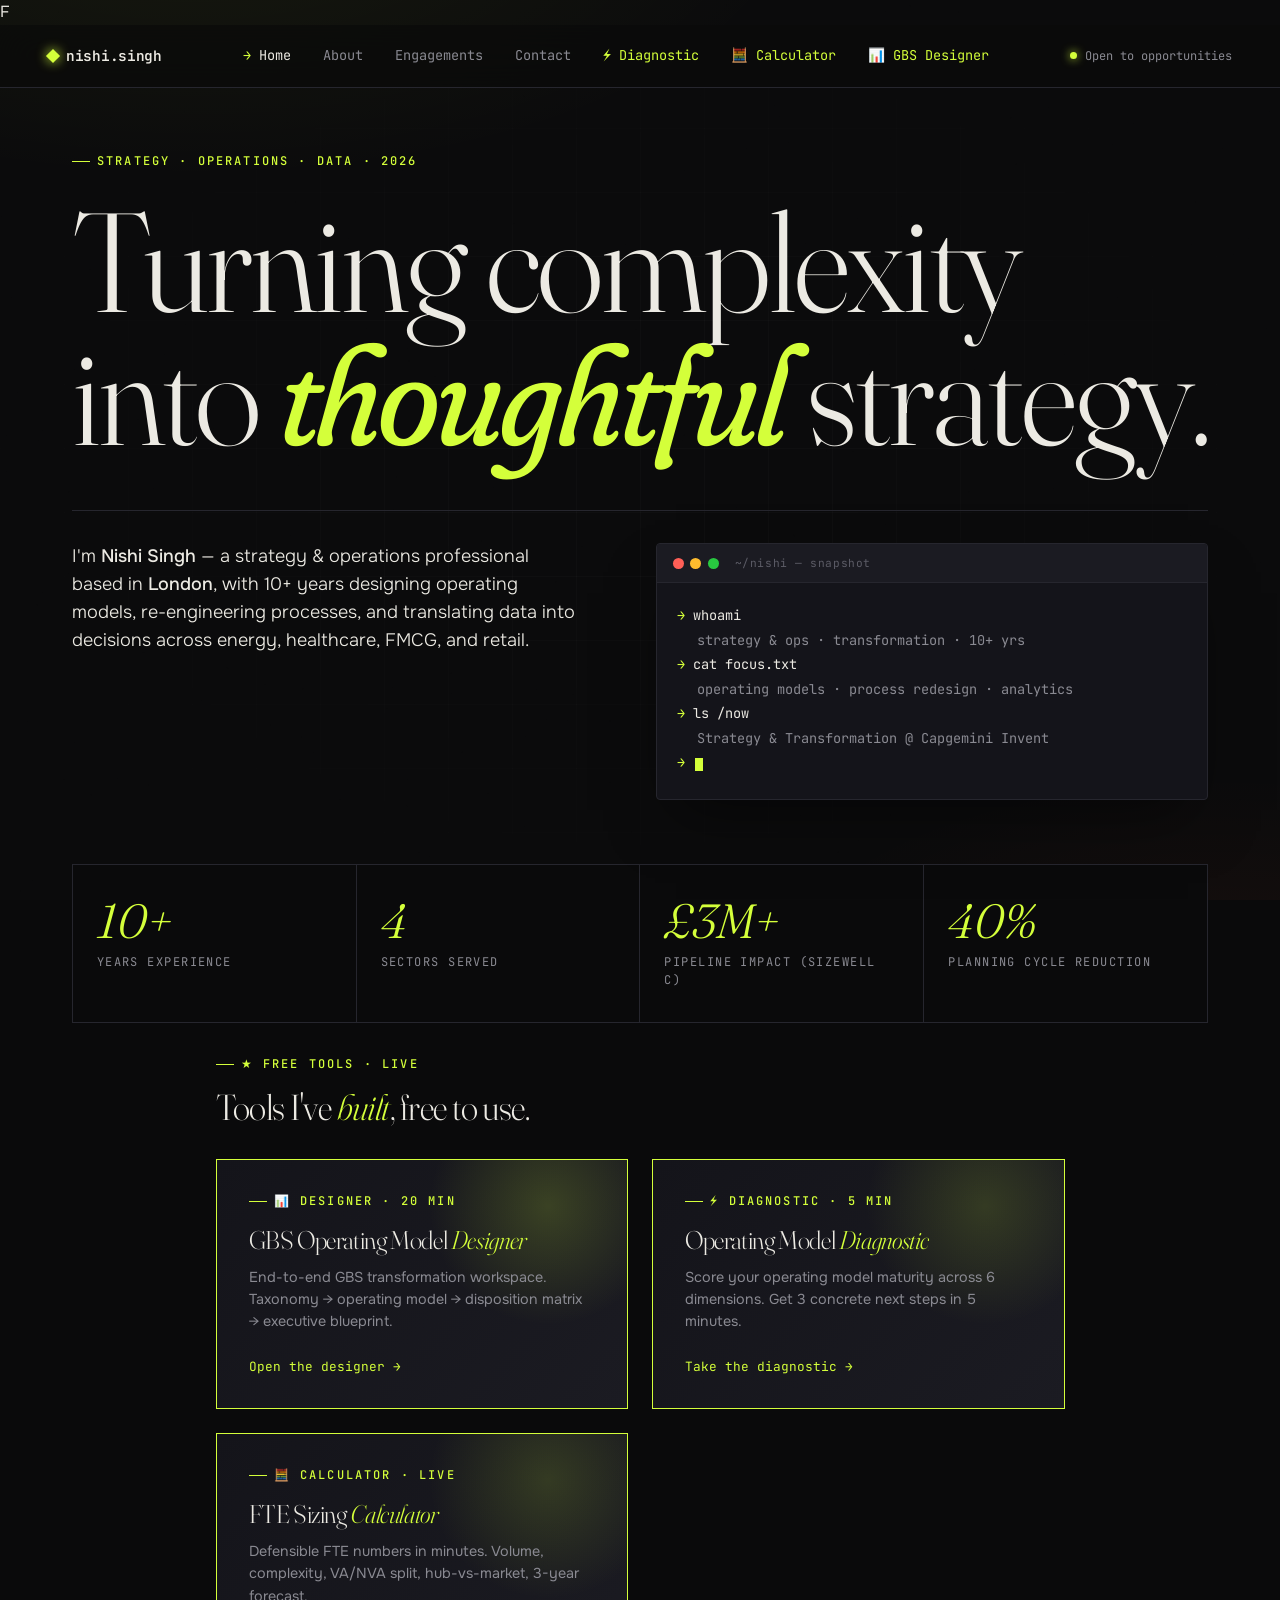
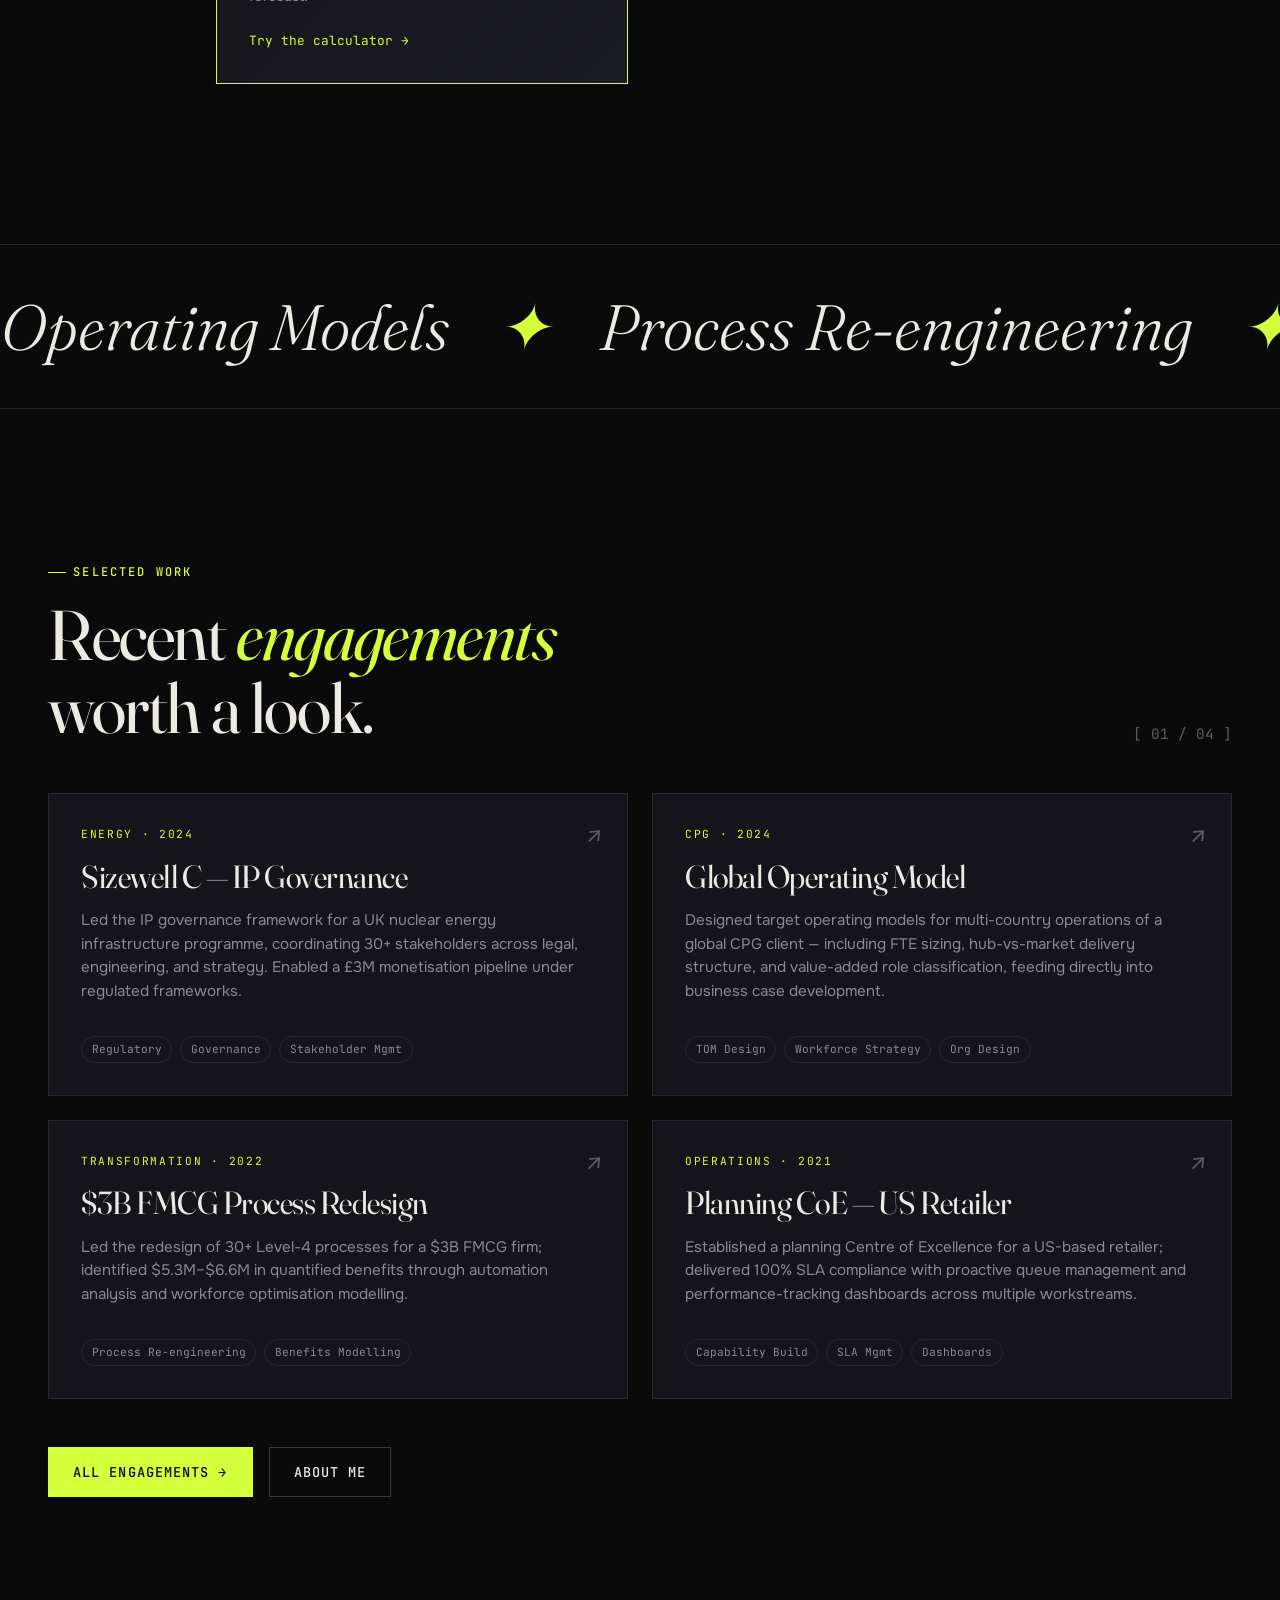
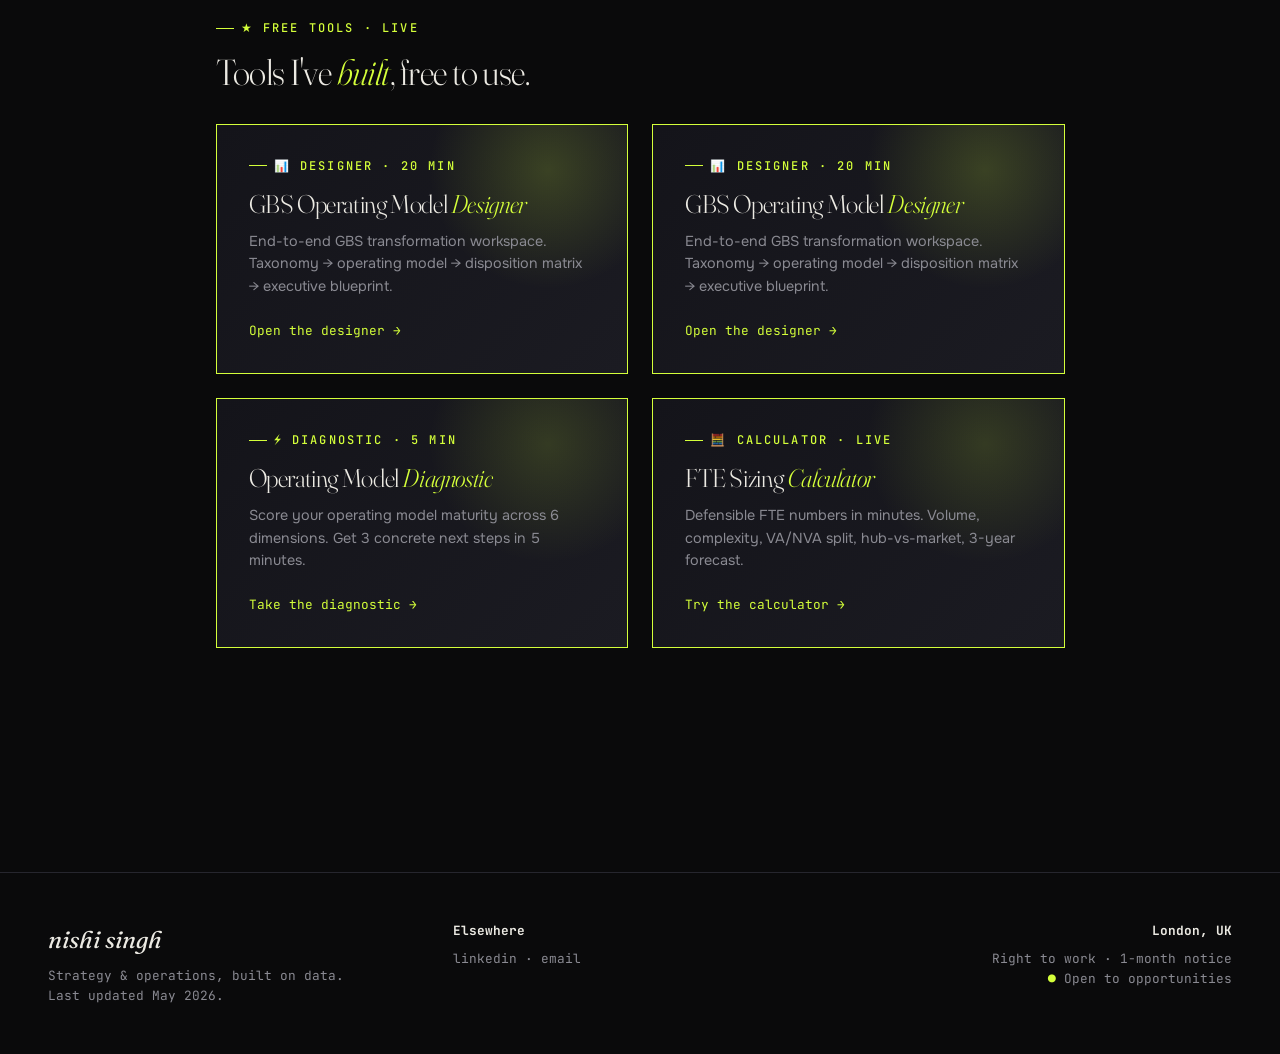
==== commit 2fda1321: "Update index.html" ====
--- a/index.html
+++ b/index.html
@@ -223,10 +223,23 @@
         <span style="font-family: var(--mono); font-size: 0.8rem; color: var(--accent);">Open the designer →</span>
       </div>
     </a>
-
+<a href="gbs-designer/" style="display: block; text-decoration: none; background: linear-gradient(135deg, var(--surface), var(--surface-2)); border: 1px solid var(--accent); padding: 2rem; position: relative; overflow: hidden; transition: transform 0.3s ease;">
+      <div style="position: absolute; top: -30%; right: -10%; width: 240px; height: 240px; background: radial-gradient(circle, rgba(212, 255, 58, 0.18), transparent 70%); pointer-events: none;"></div>
+      <div style="position: relative;">
+        <div class="eyebrow" style="margin-bottom: 1rem;">📊 Designer · 20 min</div>
+        <h3 style="font-family: var(--serif); font-size: 1.6rem; font-weight: 300; color: var(--text); margin-bottom: 0.75rem; letter-spacing: -0.015em;">
+          GBS Operating Model <em style="font-style: italic; color: var(--accent);">Designer</em>
+        </h3>
+        <p style="color: var(--text-dim); font-size: 0.9rem; margin-bottom: 1.5rem;">
+          End-to-end GBS transformation workspace. Taxonomy → operating model → disposition matrix → executive blueprint.
+        </p>
+        <span style="font-family: var(--mono); font-size: 0.8rem; color: var(--accent);">Open the designer →</span>
+      </div>
+    </a>
     <a href="tom-diagnostic/" style="display: block; text-decoration: none; background: linear-gradient(135deg, var(--surface), var(--surface-2)); border: 1px solid var(--accent); padding: 2rem; position: relative; overflow: hidden; transition: transform 0.3s ease;">
       <div style="position: absolute; top: -30%; right: -10%; width: 240px; height: 240px; background: radial-gradient(circle, rgba(212, 255, 58, 0.15), transparent 70%); pointer-events: none;"></div>
       <div style="position: relative;">
+
         <div class="eyebrow" style="margin-bottom: 1rem;">⚡ Diagnostic · 5 min</div>
         <h3 style="font-family: var(--serif); font-size: 1.6rem; font-weight: 300; color: var(--text); margin-bottom: 0.75rem; letter-spacing: -0.015em;">
           Operating Model <em style="font-style: italic; color: var(--accent);">Diagnostic</em>
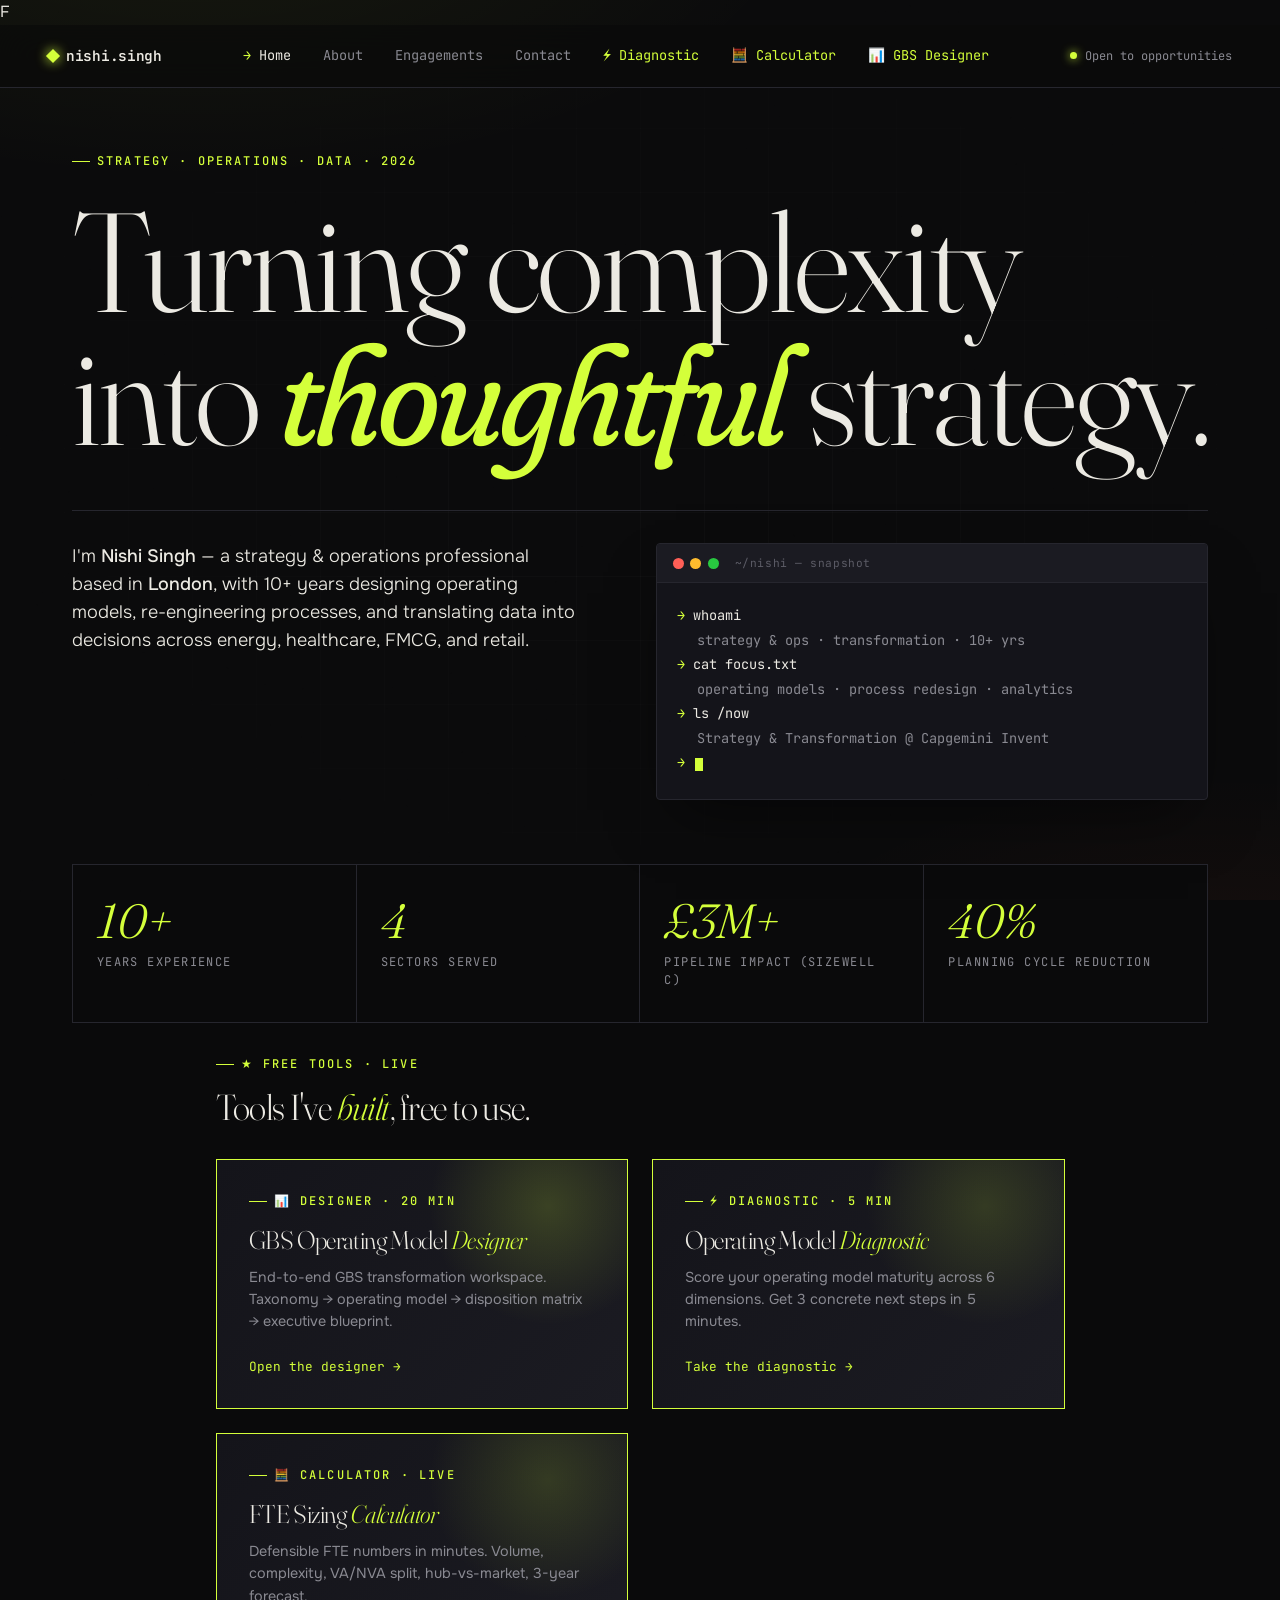
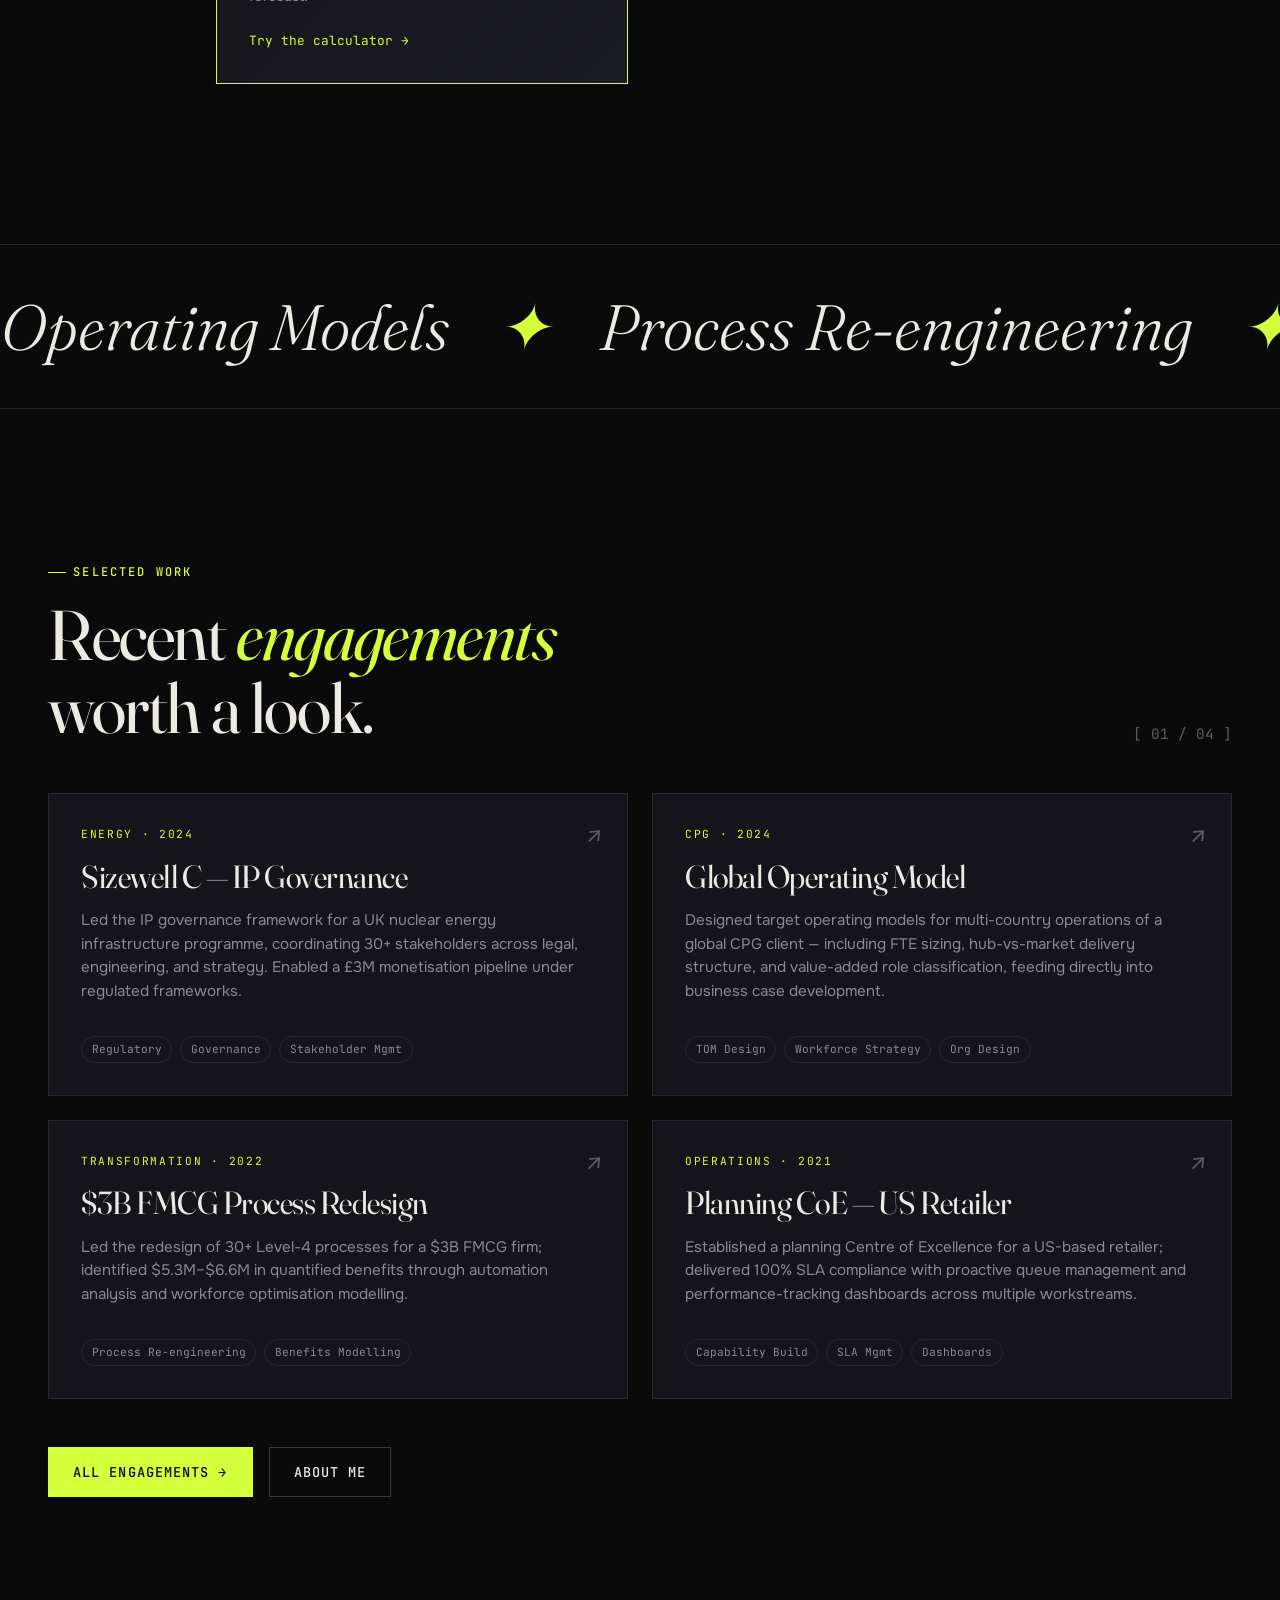
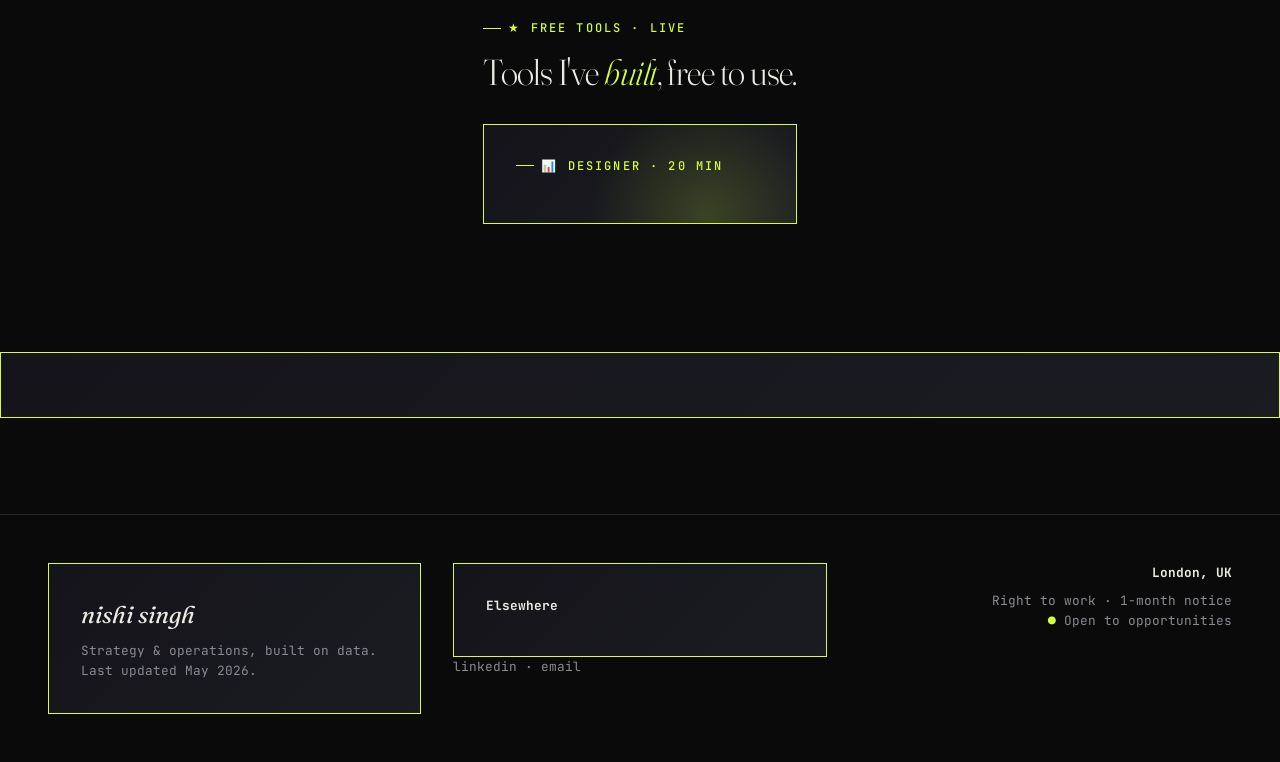
==== commit 55098086: "Update index.html" ====
--- a/index.html
+++ b/index.html
@@ -214,59 +214,7 @@
       <div style="position: absolute; top: -30%; right: -10%; width: 240px; height: 240px; background: radial-gradient(circle, rgba(212, 255, 58, 0.18), transparent 70%); pointer-events: none;"></div>
       <div style="position: relative;">
         <div class="eyebrow" style="margin-bottom: 1rem;">📊 Designer · 20 min</div>
-        <h3 style="font-family: var(--serif); font-size: 1.6rem; font-weight: 300; color: var(--text); margin-bottom: 0.75rem; letter-spacing: -0.015em;">
-          GBS Operating Model <em style="font-style: italic; color: var(--accent);">Designer</em>
-        </h3>
-        <p style="color: var(--text-dim); font-size: 0.9rem; margin-bottom: 1.5rem;">
-          End-to-end GBS transformation workspace. Taxonomy → operating model → disposition matrix → executive blueprint.
-        </p>
-        <span style="font-family: var(--mono); font-size: 0.8rem; color: var(--accent);">Open the designer →</span>
-      </div>
-    </a>
-<a href="gbs-designer/" style="display: block; text-decoration: none; background: linear-gradient(135deg, var(--surface), var(--surface-2)); border: 1px solid var(--accent); padding: 2rem; position: relative; overflow: hidden; transition: transform 0.3s ease;">
-      <div style="position: absolute; top: -30%; right: -10%; width: 240px; height: 240px; background: radial-gradient(circle, rgba(212, 255, 58, 0.18), transparent 70%); pointer-events: none;"></div>
-      <div style="position: relative;">
-        <div class="eyebrow" style="margin-bottom: 1rem;">📊 Designer · 20 min</div>
-        <h3 style="font-family: var(--serif); font-size: 1.6rem; font-weight: 300; color: var(--text); margin-bottom: 0.75rem; letter-spacing: -0.015em;">
-          GBS Operating Model <em style="font-style: italic; color: var(--accent);">Designer</em>
-        </h3>
-        <p style="color: var(--text-dim); font-size: 0.9rem; margin-bottom: 1.5rem;">
-          End-to-end GBS transformation workspace. Taxonomy → operating model → disposition matrix → executive blueprint.
-        </p>
-        <span style="font-family: var(--mono); font-size: 0.8rem; color: var(--accent);">Open the designer →</span>
-      </div>
-    </a>
-    <a href="tom-diagnostic/" style="display: block; text-decoration: none; background: linear-gradient(135deg, var(--surface), var(--surface-2)); border: 1px solid var(--accent); padding: 2rem; position: relative; overflow: hidden; transition: transform 0.3s ease;">
-      <div style="position: absolute; top: -30%; right: -10%; width: 240px; height: 240px; background: radial-gradient(circle, rgba(212, 255, 58, 0.15), transparent 70%); pointer-events: none;"></div>
-      <div style="position: relative;">
-
-        <div class="eyebrow" style="margin-bottom: 1rem;">⚡ Diagnostic · 5 min</div>
-        <h3 style="font-family: var(--serif); font-size: 1.6rem; font-weight: 300; color: var(--text); margin-bottom: 0.75rem; letter-spacing: -0.015em;">
-          Operating Model <em style="font-style: italic; color: var(--accent);">Diagnostic</em>
-        </h3>
-        <p style="color: var(--text-dim); font-size: 0.9rem; margin-bottom: 1.5rem;">
-          Score your operating model maturity across 6 dimensions. Get 3 concrete next steps in 5 minutes.
-        </p>
-        <span style="font-family: var(--mono); font-size: 0.8rem; color: var(--accent);">Take the diagnostic →</span>
-      </div>
-    </a>
-
-    <a href="fte-calculator/" style="display: block; text-decoration: none; background: linear-gradient(135deg, var(--surface), var(--surface-2)); border: 1px solid var(--accent); padding: 2rem; position: relative; overflow: hidden; transition: transform 0.3s ease;">
-      <div style="position: absolute; top: -30%; right: -10%; width: 240px; height: 240px; background: radial-gradient(circle, rgba(212, 255, 58, 0.15), transparent 70%); pointer-events: none;"></div>
-      <div style="position: relative;">
-        <div class="eyebrow" style="margin-bottom: 1rem;">🧮 Calculator · live</div>
-        <h3 style="font-family: var(--serif); font-size: 1.6rem; font-weight: 300; color: var(--text); margin-bottom: 0.75rem; letter-spacing: -0.015em;">
-          FTE Sizing <em style="font-style: italic; color: var(--accent);">Calculator</em>
-        </h3>
-        <p style="color: var(--text-dim); font-size: 0.9rem; margin-bottom: 1.5rem;">
-          Defensible FTE numbers in minutes. Volume, complexity, VA/NVA split, hub-vs-market, 3-year forecast.
-        </p>
-        <span style="font-family: var(--mono); font-size: 0.8rem; color: var(--accent);">Try the calculator →</span>
-      </div>
-    </a>
-
-  </div>
-</section>
+
 </main>
 
 <footer class="footer">
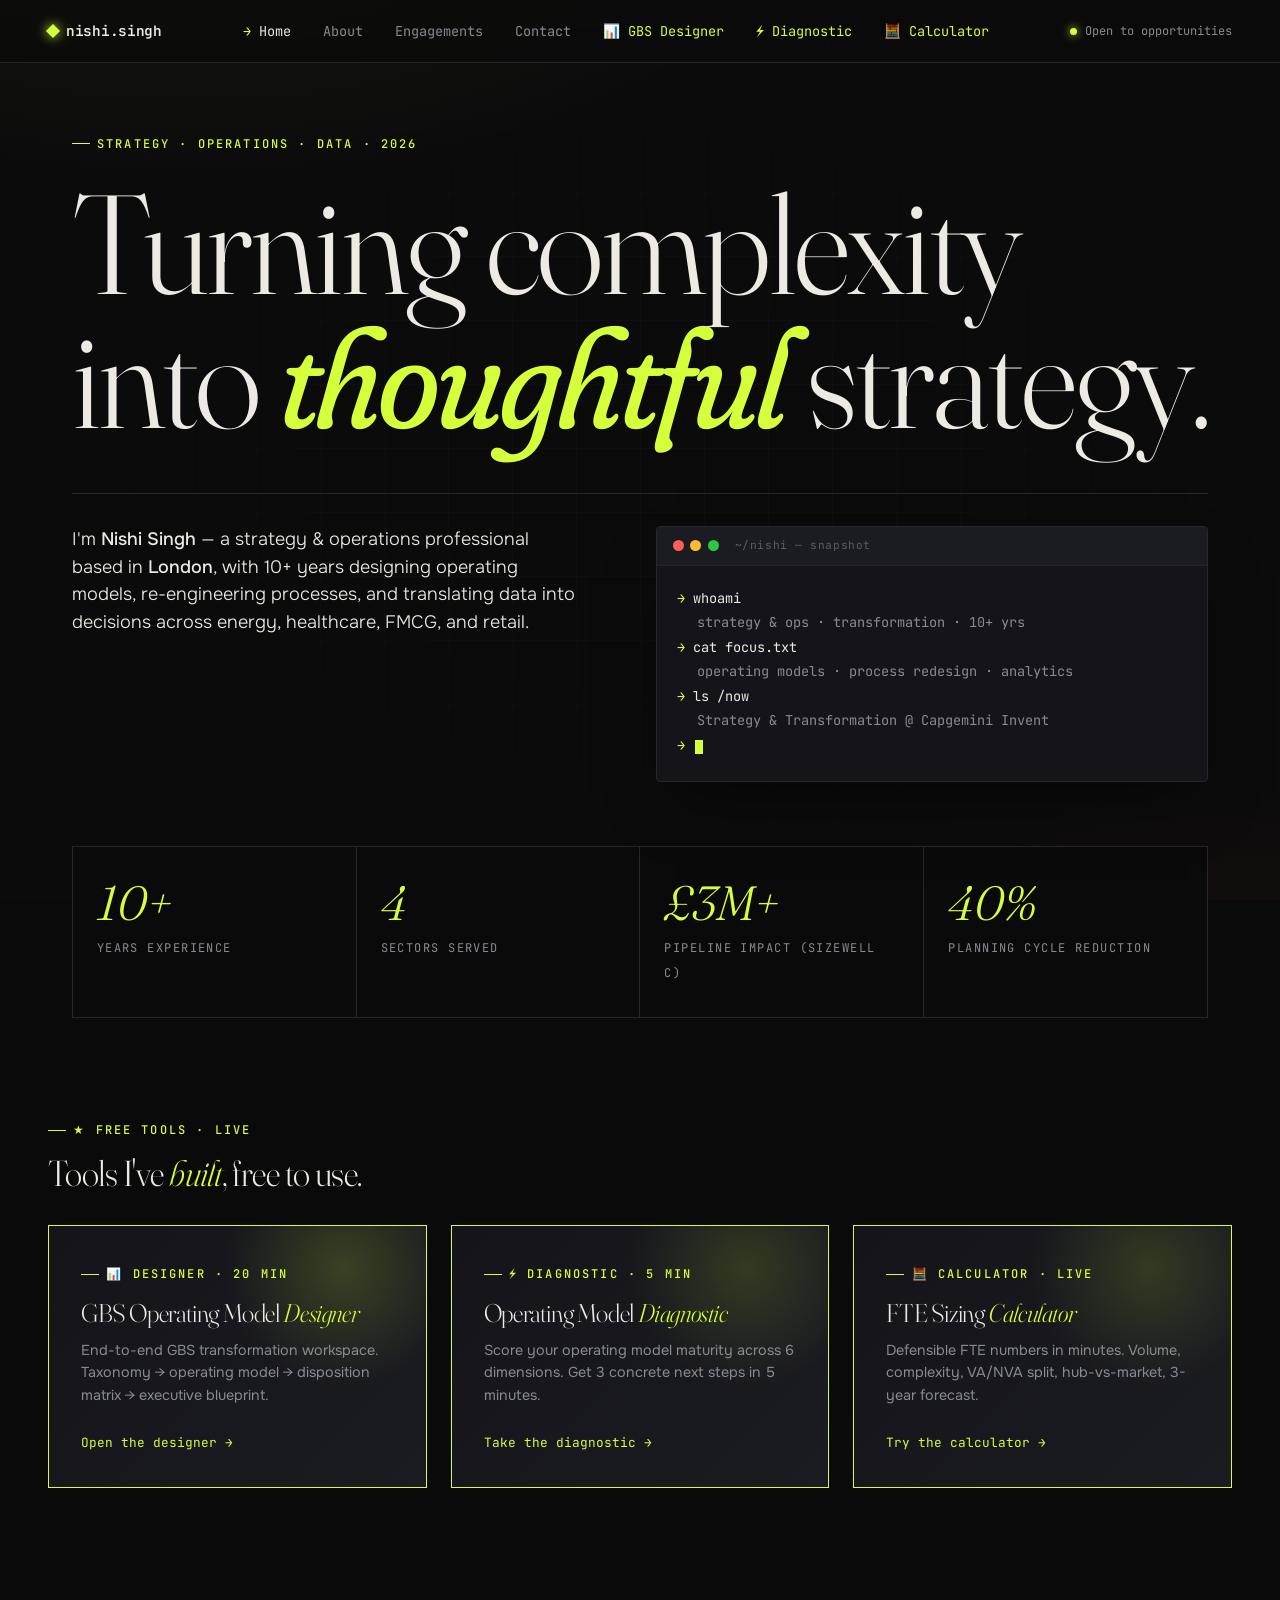
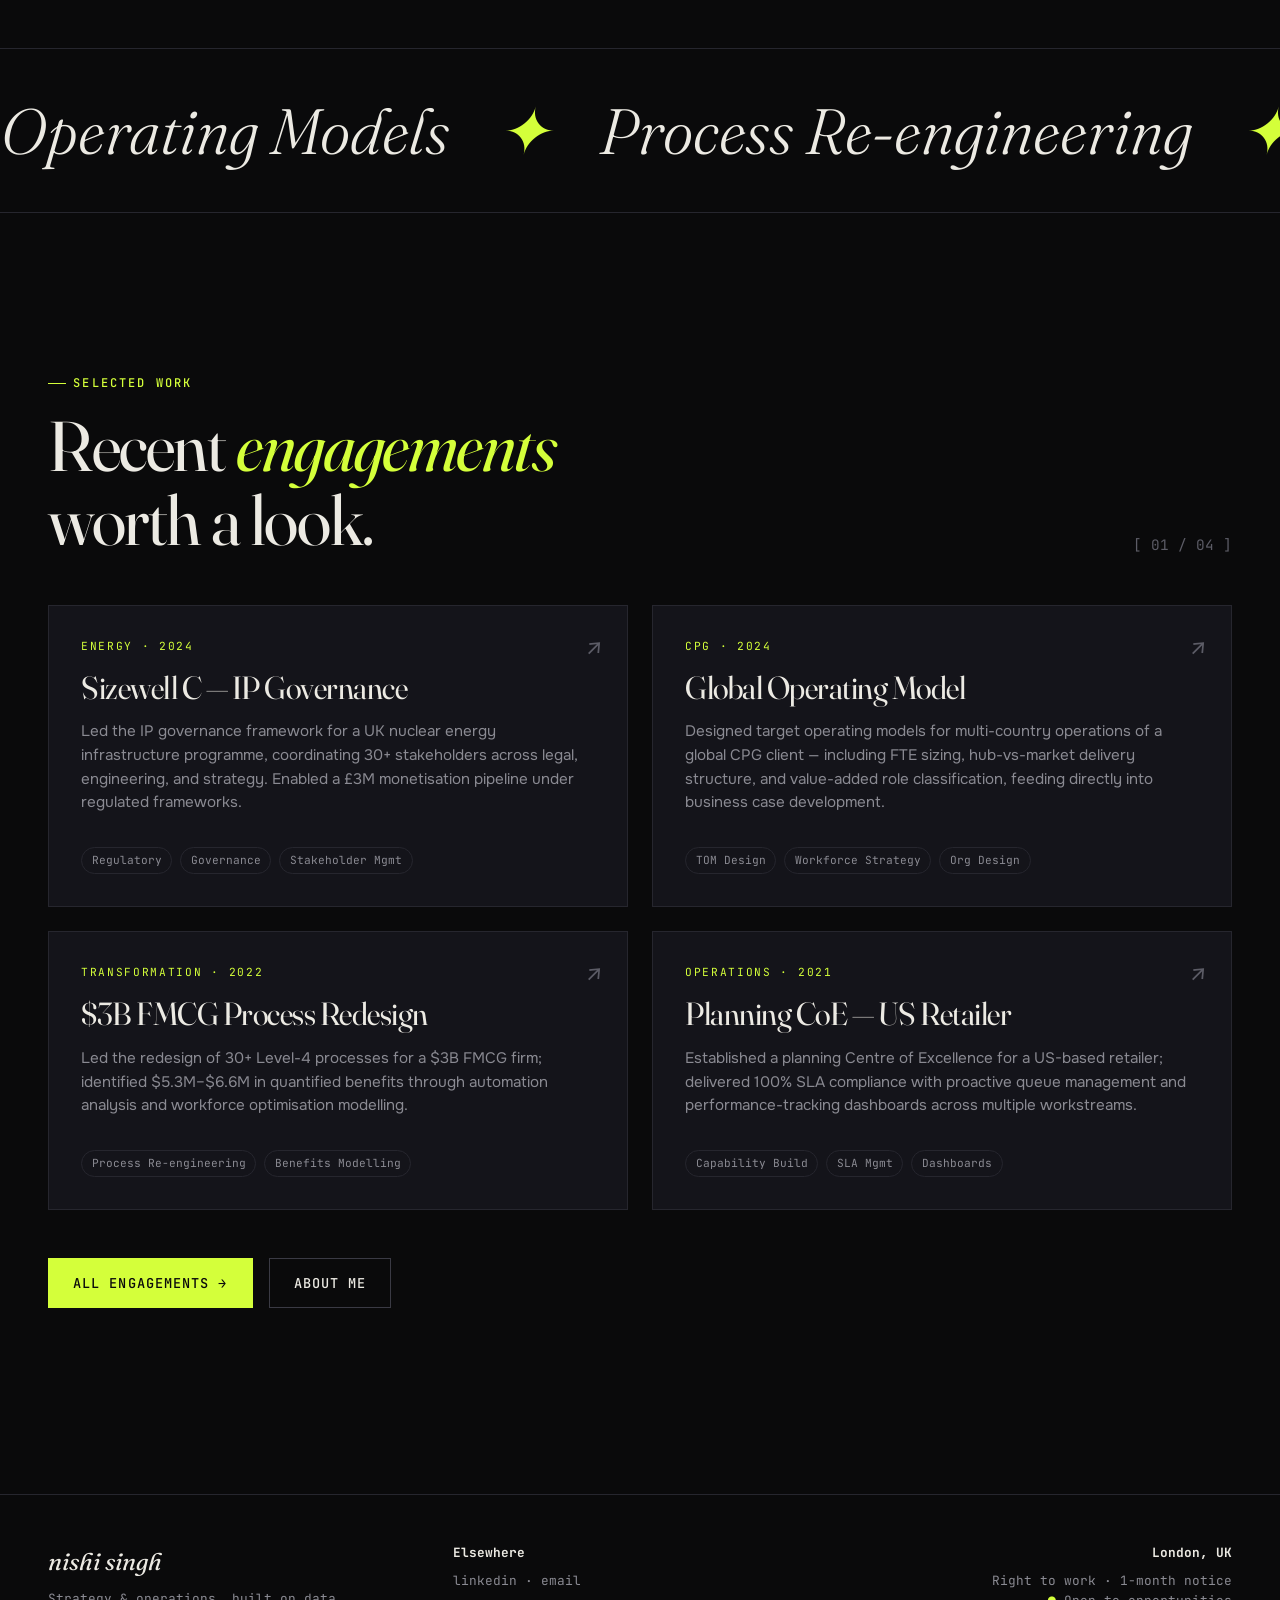
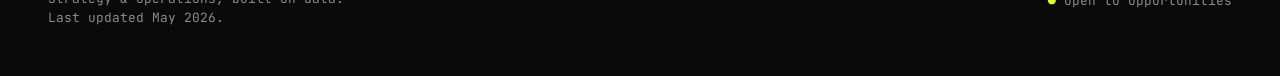
==== commit ae9b81da: "Update index.html" ====
--- a/index.html
+++ b/index.html
@@ -1,4 +1,4 @@
-F<!DOCTYPE html>
+<!DOCTYPE html>
 <html lang="en">
 <head>
 <meta charset="UTF-8">
@@ -19,10 +19,9 @@
     <li><a href="about.html">About</a></li>
     <li><a href="projects.html">Engagements</a></li>
     <li><a href="contact.html">Contact</a></li>
-    <li><a href="tom-diagnostic/" style="color: var(--accent);">
-     ⚡ Diagnostic</a></li>
+    <li><a href="gbs-designer/" style="color: var(--accent);">📊 GBS Designer</a></li>
+    <li><a href="tom-diagnostic/" style="color: var(--accent);">⚡ Diagnostic</a></li>
     <li><a href="fte-calculator/" style="color: var(--accent);">🧮 Calculator</a></li>
-<li><a href="gbs-designer/" style="color: var(--accent);">📊 GBS Designer</a></li>
   </ul>
   <div class="nav-status">
     <span class="status-dot"></span>
@@ -84,58 +83,61 @@
         </div>
       </div>
     </div>
- <section class="container" style="padding: 2rem 0 4rem;">
-  <div class="eyebrow" style="margin-bottom: 1rem;">★ Free tools · live</div>
-  <h2 style="font-family: var(--serif); font-size: clamp(1.5rem, 3vw, 2.25rem); font-weight: 300; color: var(--text); margin-bottom: 2rem; letter-spacing: -0.015em;">
-    Tools I've <em style="font-style: italic; color: var(--accent);">built</em>, free to use.
-  </h2>
-
-  <div style="display: grid; grid-template-columns: repeat(auto-fit, minmax(280px, 1fr)); gap: 1.5rem;">
-
-    <a href="gbs-designer/" style="display: block; text-decoration: none; background: linear-gradient(135deg, var(--surface), var(--surface-2)); border: 1px solid var(--accent); padding: 2rem; position: relative; overflow: hidden; transition: transform 0.3s ease;">
-      <div style="position: absolute; top: -30%; right: -10%; width: 240px; height: 240px; background: radial-gradient(circle, rgba(212, 255, 58, 0.18), transparent 70%); pointer-events: none;"></div>
-      <div style="position: relative;">
-        <div class="eyebrow" style="margin-bottom: 1rem;">📊 Designer · 20 min</div>
-        <h3 style="font-family: var(--serif); font-size: 1.6rem; font-weight: 300; color: var(--text); margin-bottom: 0.75rem; letter-spacing: -0.015em;">
-          GBS Operating Model <em style="font-style: italic; color: var(--accent);">Designer</em>
-        </h3>
-        <p style="color: var(--text-dim); font-size: 0.9rem; margin-bottom: 1.5rem;">
-          End-to-end GBS transformation workspace. Taxonomy → operating model → disposition matrix → executive blueprint.
-        </p>
-        <span style="font-family: var(--mono); font-size: 0.8rem; color: var(--accent);">Open the designer →</span>
-      </div>
-    </a>
-
-    <a href="tom-diagnostic/" style="display: block; text-decoration: none; background: linear-gradient(135deg, var(--surface), var(--surface-2)); border: 1px solid var(--accent); padding: 2rem; position: relative; overflow: hidden; transition: transform 0.3s ease;">
-      <div style="position: absolute; top: -30%; right: -10%; width: 240px; height: 240px; background: radial-gradient(circle, rgba(212, 255, 58, 0.15), transparent 70%); pointer-events: none;"></div>
-      <div style="position: relative;">
-        <div class="eyebrow" style="margin-bottom: 1rem;">⚡ Diagnostic · 5 min</div>
-        <h3 style="font-family: var(--serif); font-size: 1.6rem; font-weight: 300; color: var(--text); margin-bottom: 0.75rem; letter-spacing: -0.015em;">
-          Operating Model <em style="font-style: italic; color: var(--accent);">Diagnostic</em>
-        </h3>
-        <p style="color: var(--text-dim); font-size: 0.9rem; margin-bottom: 1.5rem;">
-          Score your operating model maturity across 6 dimensions. Get 3 concrete next steps in 5 minutes.
-        </p>
-        <span style="font-family: var(--mono); font-size: 0.8rem; color: var(--accent);">Take the diagnostic →</span>
-      </div>
-    </a>
-
-    <a href="fte-calculator/" style="display: block; text-decoration: none; background: linear-gradient(135deg, var(--surface), var(--surface-2)); border: 1px solid var(--accent); padding: 2rem; position: relative; overflow: hidden; transition: transform 0.3s ease;">
-      <div style="position: absolute; top: -30%; right: -10%; width: 240px; height: 240px; background: radial-gradient(circle, rgba(212, 255, 58, 0.15), transparent 70%); pointer-events: none;"></div>
-      <div style="position: relative;">
-        <div class="eyebrow" style="margin-bottom: 1rem;">🧮 Calculator · live</div>
-        <h3 style="font-family: var(--serif); font-size: 1.6rem; font-weight: 300; color: var(--text); margin-bottom: 0.75rem; letter-spacing: -0.015em;">
-          FTE Sizing <em style="font-style: italic; color: var(--accent);">Calculator</em>
-        </h3>
-        <p style="color: var(--text-dim); font-size: 0.9rem; margin-bottom: 1.5rem;">
-          Defensible FTE numbers in minutes. Volume, complexity, VA/NVA split, hub-vs-market, 3-year forecast.
-        </p>
-        <span style="font-family: var(--mono); font-size: 0.8rem; color: var(--accent);">Try the calculator →</span>
-      </div>
-    </a>
-
-  </div>
-</section>
+  </section>
+
+  <section class="container" style="padding: 2rem 0 4rem;">
+    <div class="eyebrow" style="margin-bottom: 1rem;">★ Free tools · live</div>
+    <h2 style="font-family: var(--serif); font-size: clamp(1.5rem, 3vw, 2.25rem); font-weight: 300; color: var(--text); margin-bottom: 2rem; letter-spacing: -0.015em;">
+      Tools I've <em style="font-style: italic; color: var(--accent);">built</em>, free to use.
+    </h2>
+
+    <div style="display: grid; grid-template-columns: repeat(auto-fit, minmax(280px, 1fr)); gap: 1.5rem;">
+
+      <a href="gbs-designer/" style="display: block; text-decoration: none; background: linear-gradient(135deg, var(--surface), var(--surface-2)); border: 1px solid var(--accent); padding: 2rem; position: relative; overflow: hidden; transition: transform 0.3s ease;">
+        <div style="position: absolute; top: -30%; right: -10%; width: 240px; height: 240px; background: radial-gradient(circle, rgba(212, 255, 58, 0.18), transparent 70%); pointer-events: none;"></div>
+        <div style="position: relative;">
+          <div class="eyebrow" style="margin-bottom: 1rem;">📊 Designer · 20 min</div>
+          <h3 style="font-family: var(--serif); font-size: 1.6rem; font-weight: 300; color: var(--text); margin-bottom: 0.75rem; letter-spacing: -0.015em;">
+            GBS Operating Model <em style="font-style: italic; color: var(--accent);">Designer</em>
+          </h3>
+          <p style="color: var(--text-dim); font-size: 0.9rem; margin-bottom: 1.5rem;">
+            End-to-end GBS transformation workspace. Taxonomy → operating model → disposition matrix → executive blueprint.
+          </p>
+          <span style="font-family: var(--mono); font-size: 0.8rem; color: var(--accent);">Open the designer →</span>
+        </div>
+      </a>
+
+      <a href="tom-diagnostic/" style="display: block; text-decoration: none; background: linear-gradient(135deg, var(--surface), var(--surface-2)); border: 1px solid var(--accent); padding: 2rem; position: relative; overflow: hidden; transition: transform 0.3s ease;">
+        <div style="position: absolute; top: -30%; right: -10%; width: 240px; height: 240px; background: radial-gradient(circle, rgba(212, 255, 58, 0.15), transparent 70%); pointer-events: none;"></div>
+        <div style="position: relative;">
+          <div class="eyebrow" style="margin-bottom: 1rem;">⚡ Diagnostic · 5 min</div>
+          <h3 style="font-family: var(--serif); font-size: 1.6rem; font-weight: 300; color: var(--text); margin-bottom: 0.75rem; letter-spacing: -0.015em;">
+            Operating Model <em style="font-style: italic; color: var(--accent);">Diagnostic</em>
+          </h3>
+          <p style="color: var(--text-dim); font-size: 0.9rem; margin-bottom: 1.5rem;">
+            Score your operating model maturity across 6 dimensions. Get 3 concrete next steps in 5 minutes.
+          </p>
+          <span style="font-family: var(--mono); font-size: 0.8rem; color: var(--accent);">Take the diagnostic →</span>
+        </div>
+      </a>
+
+      <a href="fte-calculator/" style="display: block; text-decoration: none; background: linear-gradient(135deg, var(--surface), var(--surface-2)); border: 1px solid var(--accent); padding: 2rem; position: relative; overflow: hidden; transition: transform 0.3s ease;">
+        <div style="position: absolute; top: -30%; right: -10%; width: 240px; height: 240px; background: radial-gradient(circle, rgba(212, 255, 58, 0.15), transparent 70%); pointer-events: none;"></div>
+        <div style="position: relative;">
+          <div class="eyebrow" style="margin-bottom: 1rem;">🧮 Calculator · live</div>
+          <h3 style="font-family: var(--serif); font-size: 1.6rem; font-weight: 300; color: var(--text); margin-bottom: 0.75rem; letter-spacing: -0.015em;">
+            FTE Sizing <em style="font-style: italic; color: var(--accent);">Calculator</em>
+          </h3>
+          <p style="color: var(--text-dim); font-size: 0.9rem; margin-bottom: 1.5rem;">
+            Defensible FTE numbers in minutes. Volume, complexity, VA/NVA split, hub-vs-market, 3-year forecast.
+          </p>
+          <span style="font-family: var(--mono); font-size: 0.8rem; color: var(--accent);">Try the calculator →</span>
+        </div>
+      </a>
+
+    </div>
+  </section>
+
   <div class="marquee" aria-hidden="true">
     <div class="marquee-track">
       <span>Operating Models <span class="sep">✦</span> Process Re-engineering <span class="sep">✦</span> S&amp;OP <span class="sep">✦</span> Demand Planning <span class="sep">✦</span> Power BI <span class="sep">✦</span> Blue Yonder <span class="sep">✦</span> SAP <span class="sep">✦</span> Benefits Modelling <span class="sep">✦</span> Workforce Strategy <span class="sep">✦</span></span>
@@ -202,18 +204,6 @@
       <a href="about.html" class="btn btn--ghost">About me</a>
     </div>
   </section>
-<section class="container" style="padding: 2rem 0 4rem;">
-  <div class="eyebrow" style="margin-bottom: 1rem;">★ Free tools · live</div>
-  <h2 style="font-family: var(--serif); font-size: clamp(1.5rem, 3vw, 2.25rem); font-weight: 300; color: var(--text); margin-bottom: 2rem; letter-spacing: -0.015em;">
-    Tools I've <em style="font-style: italic; color: var(--accent);">built</em>, free to use.
-  </h2>
-
-  <div style="display: grid; grid-template-columns: repeat(auto-fit, minmax(280px, 1fr)); gap: 1.5rem;">
-
-    <a href="gbs-designer/" style="display: block; text-decoration: none; background: linear-gradient(135deg, var(--surface), var(--surface-2)); border: 1px solid var(--accent); padding: 2rem; position: relative; overflow: hidden; transition: transform 0.3s ease;">
-      <div style="position: absolute; top: -30%; right: -10%; width: 240px; height: 240px; background: radial-gradient(circle, rgba(212, 255, 58, 0.18), transparent 70%); pointer-events: none;"></div>
-      <div style="position: relative;">
-        <div class="eyebrow" style="margin-bottom: 1rem;">📊 Designer · 20 min</div>
 
 </main>
 
